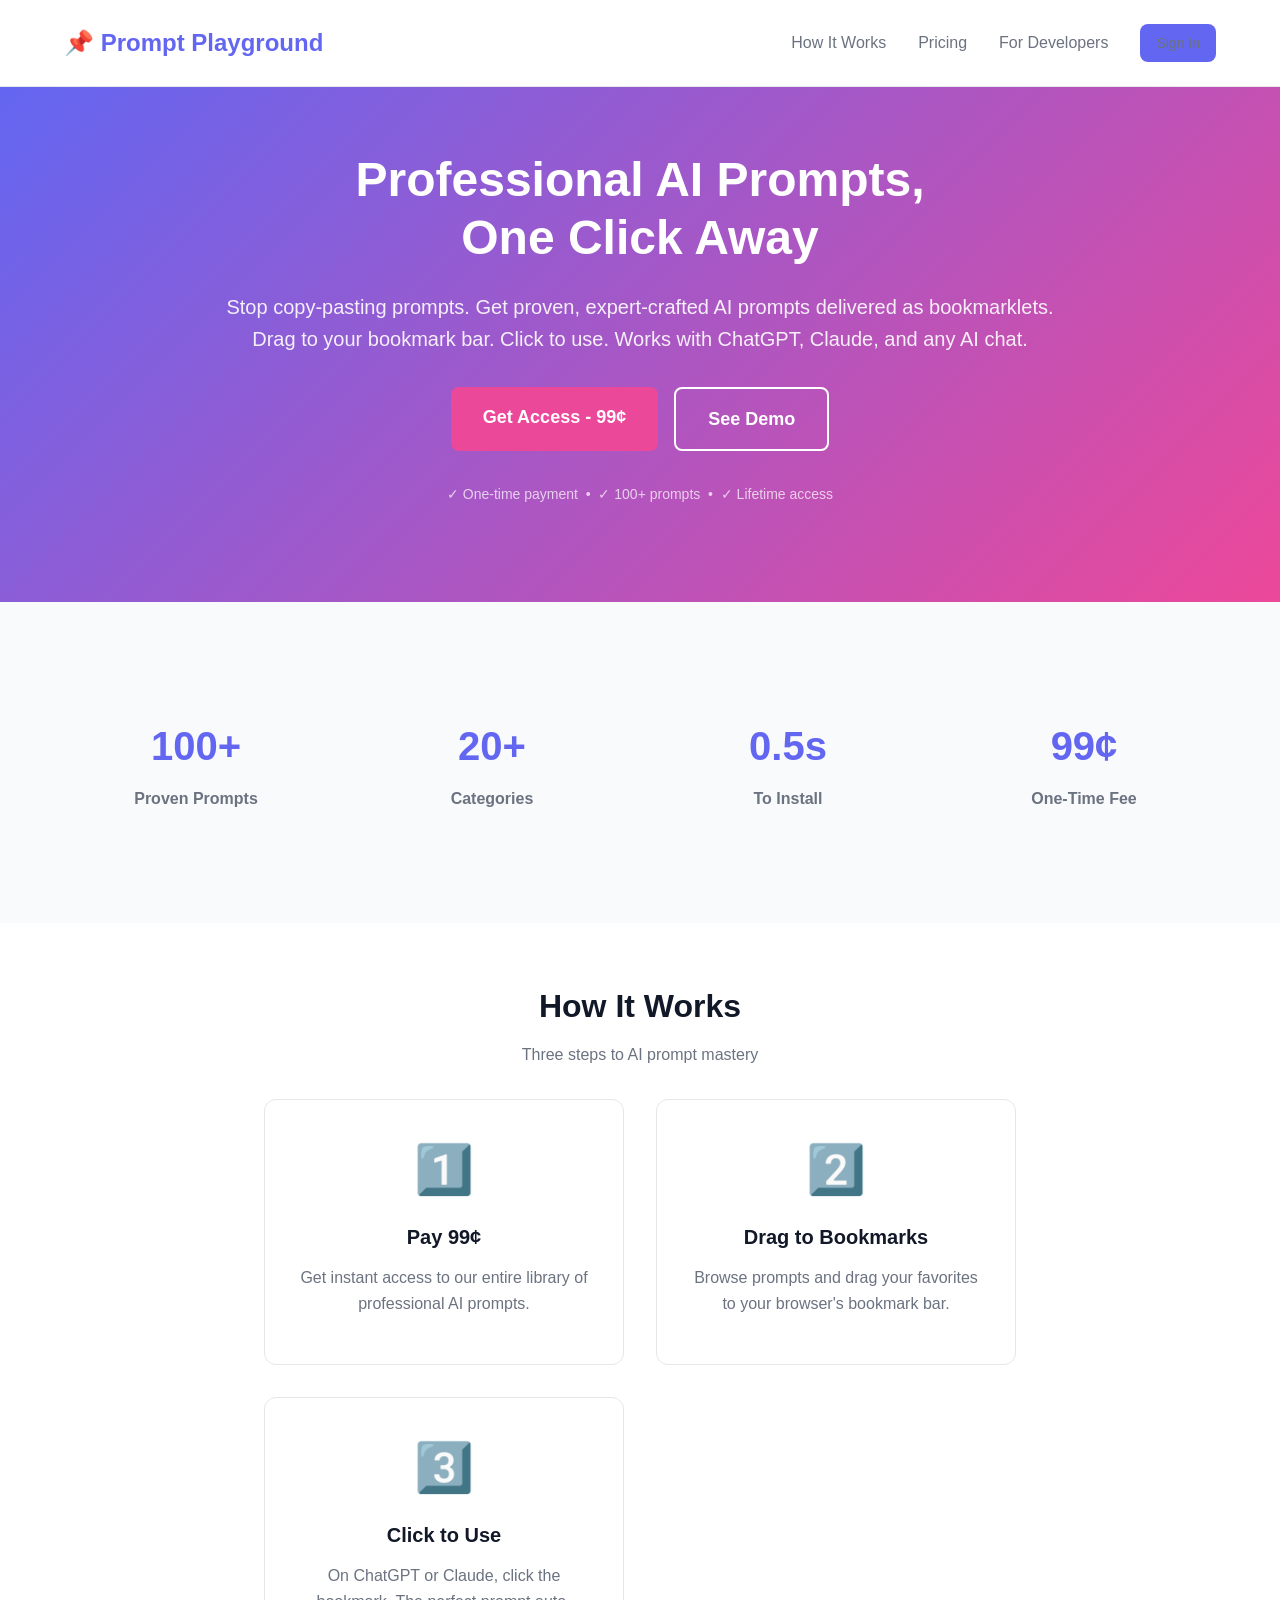
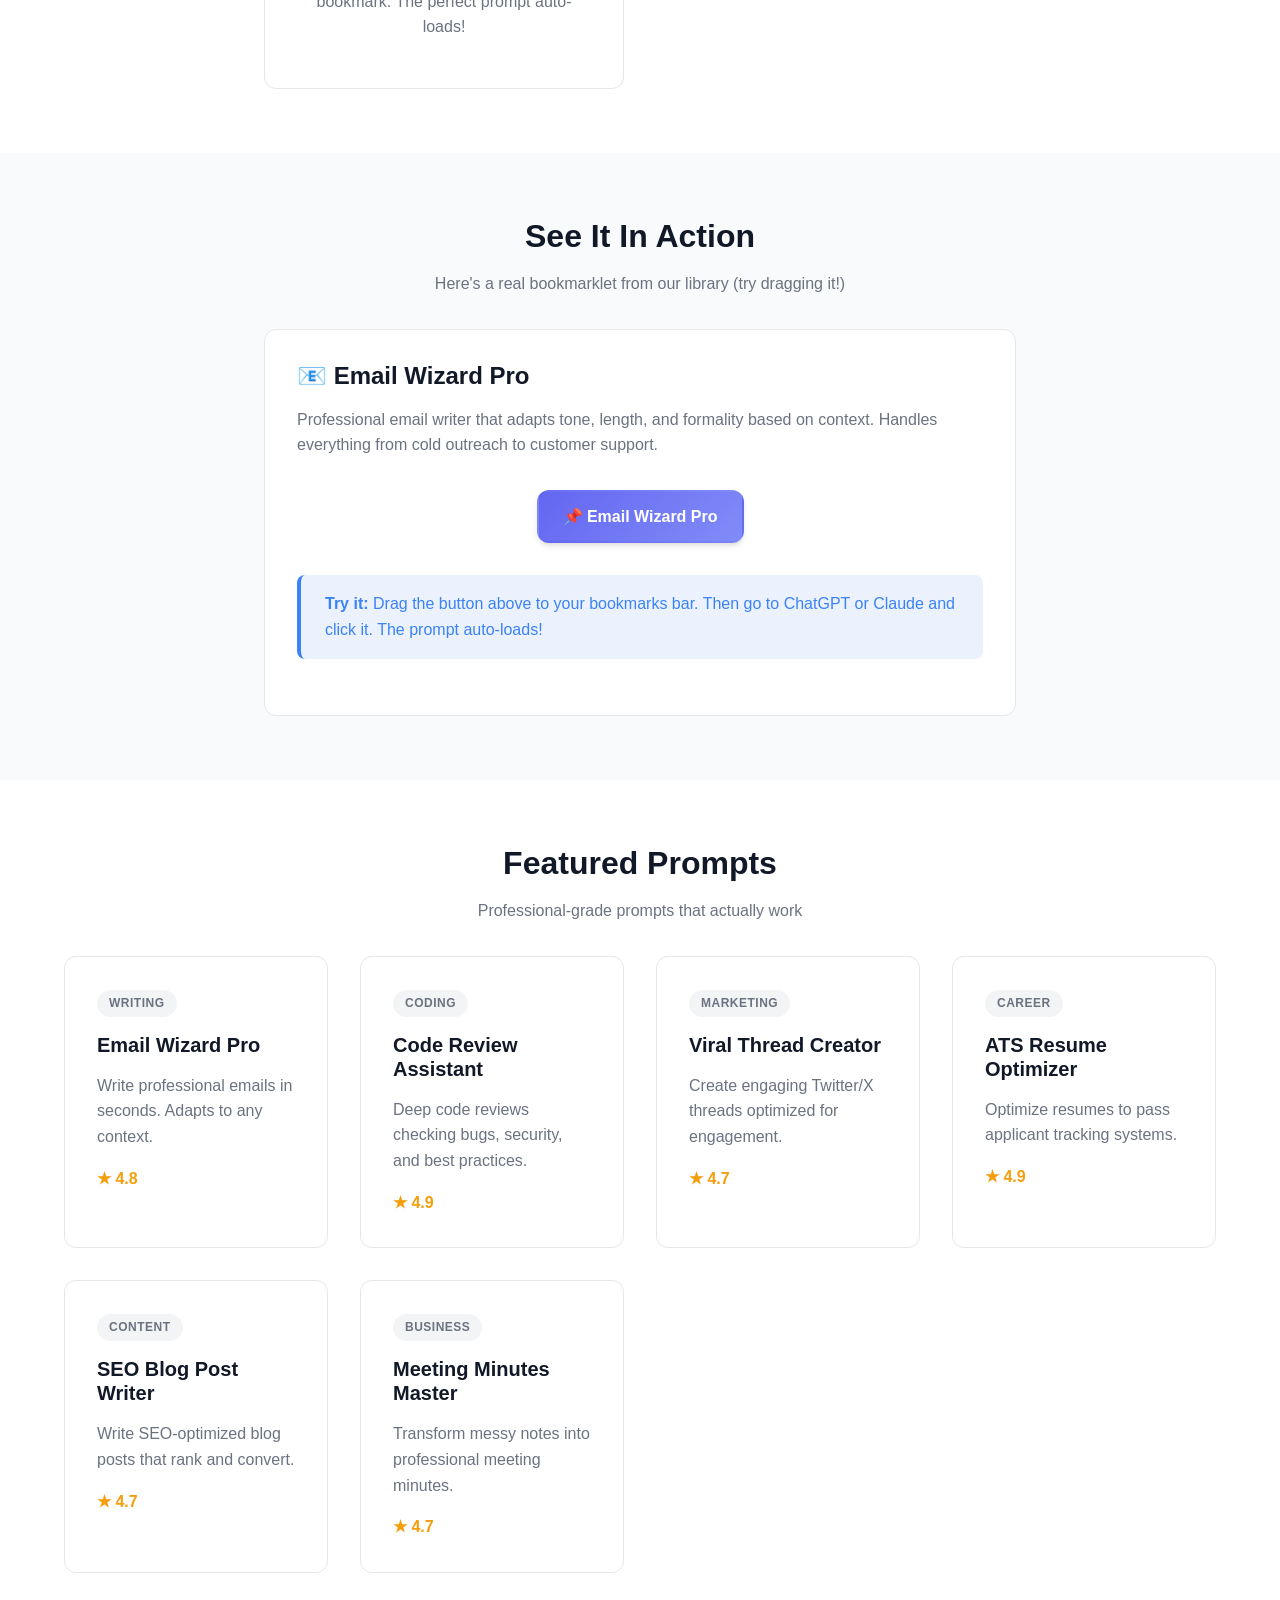
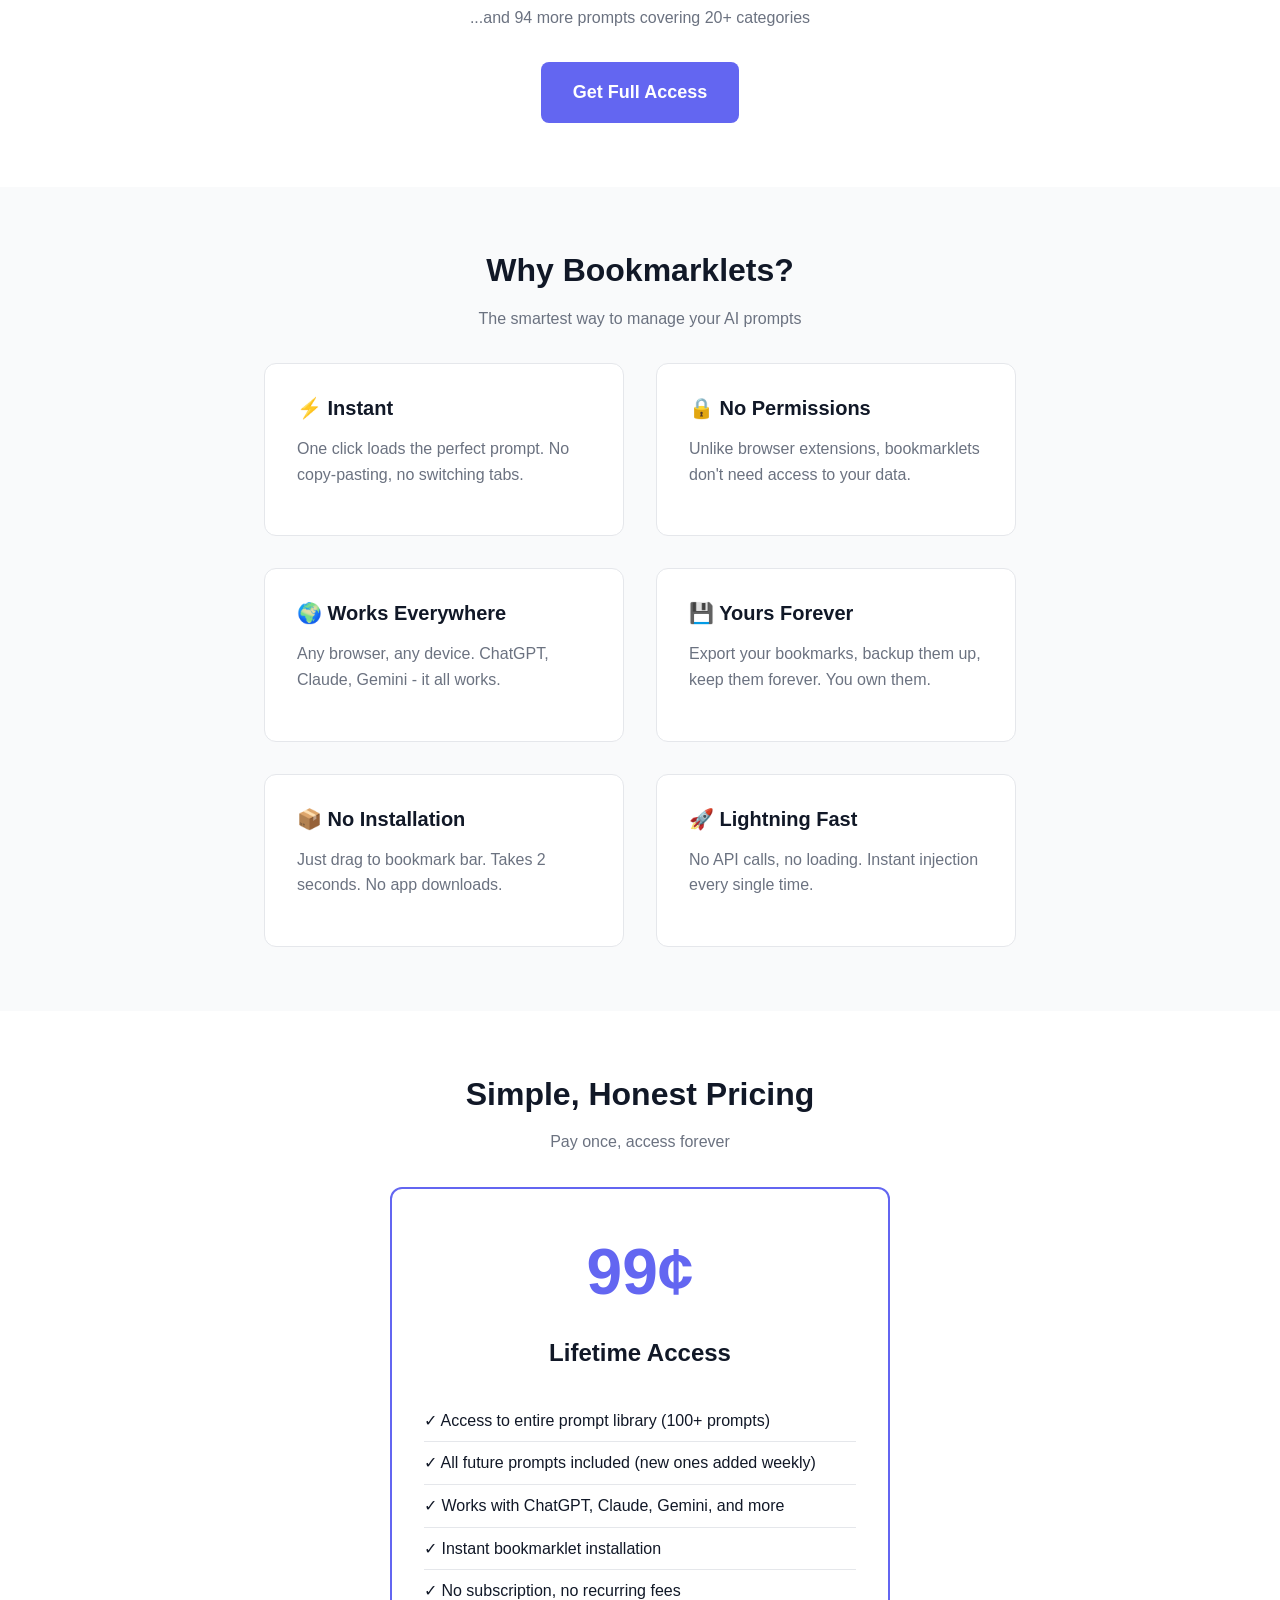
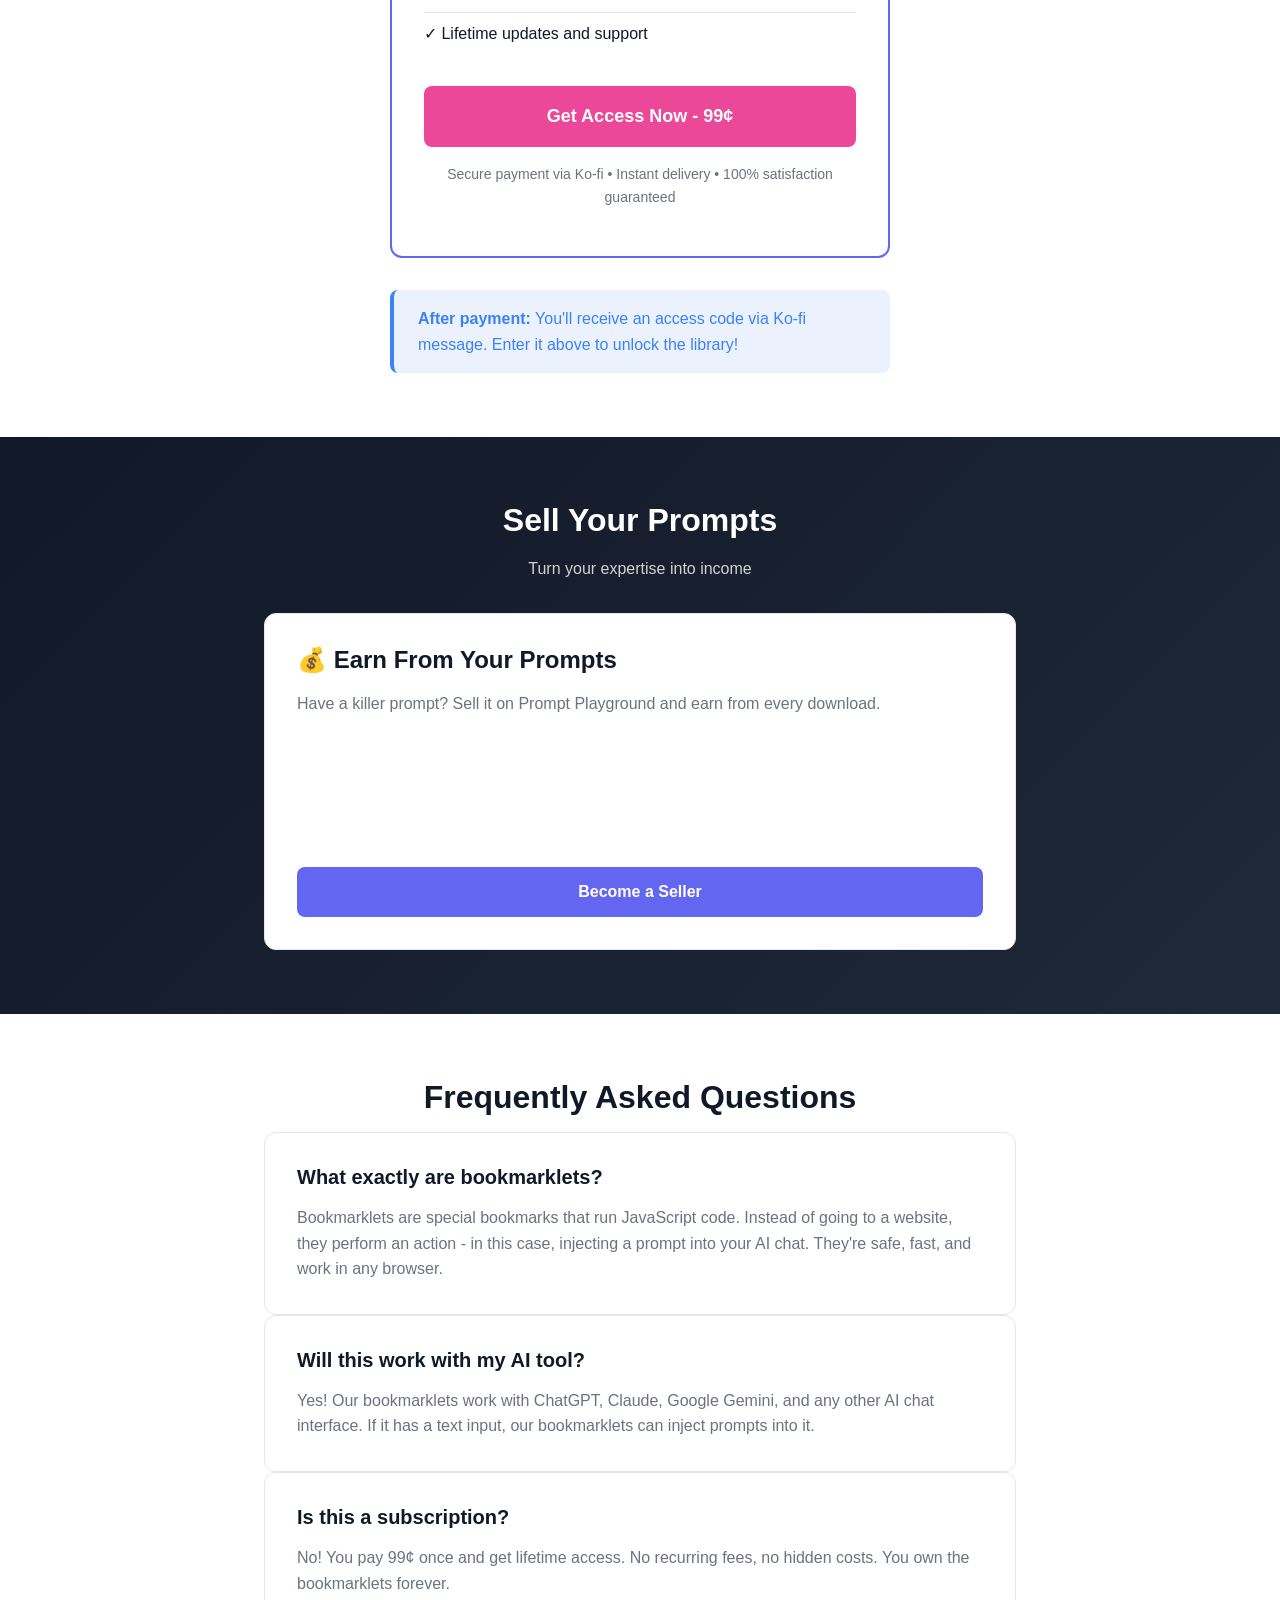
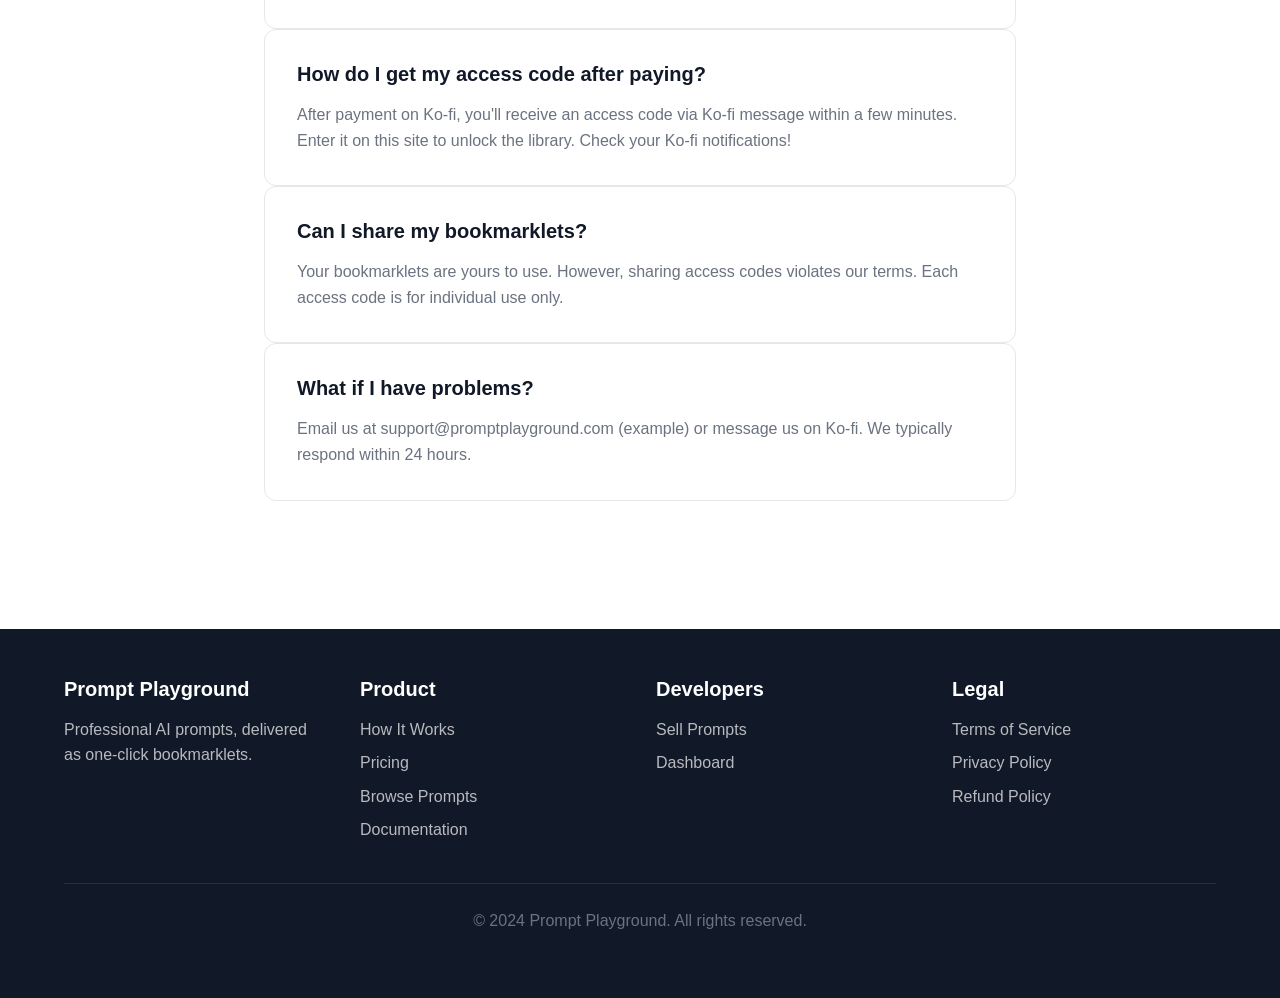
==== index.html @ 68d4da16 "Initial clean import into promptplaygrounds-v2" ====
<!DOCTYPE html>
<html lang="en">
<head>
  <meta charset="UTF-8">
  <meta name="viewport" content="width=device-width, initial-scale=1.0, maximum-scale=5.0, viewport-fit=cover">
  <title>Prompt Playground - AI Prompts as One-Click Bookmarklets</title>

  <!-- PWA Meta Tags -->
  <meta name="theme-color" content="#6366F1">
  <meta name="apple-mobile-web-app-capable" content="yes">
  <meta name="apple-mobile-web-app-status-bar-style" content="black-translucent">
  <link rel="manifest" href="manifest.json">
  <meta name="description" content="Browse 100+ proven AI prompts delivered as one-click bookmarklets. Works with ChatGPT, Claude, and any AI chat. Access for just 99¢.">

  <link rel="stylesheet" href="assets/css/style.css">

  <!-- Open Graph -->
  <meta property="og:title" content="Prompt Playground - AI Prompts as Bookmarklets">
  <meta property="og:description" content="Professional AI prompts, one-click away. 99¢ gets you lifetime access.">
  <meta property="og:type" content="website">

  <!-- Favicon (emoji as temp) -->
  <link rel="icon" href="data:image/svg+xml,<svg xmlns=%22http://www.w3.org/2000/svg%22 viewBox=%220 0 100 100%22><text y=%22.9em%22 font-size=%2290%22>📌</text></svg>">
</head>
<body>

  <!-- NAVIGATION -->
  <nav class="navbar">
    <div class="container">
      <a href="index.html" class="navbar-brand">
        📌 Prompt Playground
      </a>

      <ul class="navbar-nav">
        <li><a href="#how-it-works">How It Works</a></li>
        <li><a href="#pricing">Pricing</a></li>
        <li><a href="developer.html">For Developers</a></li>
        <li><a href="#" onclick="AuthSystem.showAccessGate(); return false;" class="btn btn-primary btn-sm">Sign In</a></li>
      </ul>
    </div>
  </nav>

  <!-- HERO SECTION -->
  <section class="hero">
    <div class="container">
      <h1>Professional AI Prompts,<br/>One Click Away</h1>
      <p>
        Stop copy-pasting prompts. Get proven, expert-crafted AI prompts delivered as bookmarklets.<br/>
        Drag to your bookmark bar. Click to use. Works with ChatGPT, Claude, and any AI chat.
      </p>

      <div style="display: flex; gap: 1rem; justify-content: center; flex-wrap: wrap; margin-top: 2rem;">
        <a href="#pricing" class="btn btn-secondary btn-lg">
          Get Access - 99¢
        </a>
        <a href="#demo" class="btn btn-outline btn-lg" style="color: white; border-color: white;">
          See Demo
        </a>
      </div>

      <p style="margin-top: 2rem; font-size: 0.875rem; opacity: 0.8;">
        ✓ One-time payment &nbsp;•&nbsp; ✓ 100+ prompts &nbsp;•&nbsp; ✓ Lifetime access
      </p>
    </div>
  </section>

  <!-- STATS -->
  <section style="background: var(--bg-secondary); padding: 2rem 0;">
    <div class="container">
      <div class="stats">
        <div class="stat-card">
          <div class="stat-number">100+</div>
          <div class="stat-label">Proven Prompts</div>
        </div>
        <div class="stat-card">
          <div class="stat-number">20+</div>
          <div class="stat-label">Categories</div>
        </div>
        <div class="stat-card">
          <div class="stat-number">0.5s</div>
          <div class="stat-label">To Install</div>
        </div>
        <div class="stat-card">
          <div class="stat-number">99¢</div>
          <div class="stat-label">One-Time Fee</div>
        </div>
      </div>
    </div>
  </section>

  <!-- HOW IT WORKS -->
  <section id="how-it-works">
    <div class="container-narrow">
      <h2 class="text-center">How It Works</h2>
      <p class="text-center text-secondary mb-xl">
        Three steps to AI prompt mastery
      </p>

      <div class="grid grid-3">
        <div class="card text-center">
          <div style="font-size: 3rem; margin-bottom: 1rem;">1️⃣</div>
          <h4>Pay 99¢</h4>
          <p>Get instant access to our entire library of professional AI prompts.</p>
        </div>

        <div class="card text-center">
          <div style="font-size: 3rem; margin-bottom: 1rem;">2️⃣</div>
          <h4>Drag to Bookmarks</h4>
          <p>Browse prompts and drag your favorites to your browser's bookmark bar.</p>
        </div>

        <div class="card text-center">
          <div style="font-size: 3rem; margin-bottom: 1rem;">3️⃣</div>
          <h4>Click to Use</h4>
          <p>On ChatGPT or Claude, click the bookmark. The perfect prompt auto-loads!</p>
        </div>
      </div>
    </div>
  </section>

  <!-- DEMO -->
  <section id="demo" style="background: var(--bg-secondary);">
    <div class="container-narrow">
      <h2 class="text-center">See It In Action</h2>
      <p class="text-center text-secondary mb-xl">
        Here's a real bookmarklet from our library (try dragging it!)
      </p>

      <div class="card">
        <h3>📧 Email Wizard Pro</h3>
        <p class="text-secondary">
          Professional email writer that adapts tone, length, and formality based on context.
          Handles everything from cold outreach to customer support.
        </p>

        <div style="text-align: center; margin: 2rem 0;">
          <a
            href="javascript:(function()%7Bconst%20prompt%3D'You%20are%20an%20expert%20email%20communication%20specialist.%20Analyze%20the%20user%5C's%20brief%20notes%20and%20context%2C%20then%20write%20a%20professional%2C%20well-structured%20email.%20User%5C's%20notes%3A'%3Bconst%20textarea%3Ddocument.querySelector('textarea')%7C%7Cdocument.querySelector('%5Bcontenteditable%3D%22true%22%5D')%3Bif(textarea)%7Bif(textarea.tagName%3D%3D%3D'TEXTAREA')%7Btextarea.value%3Dprompt%3Btextarea.dispatchEvent(new%20Event('input'%2C%7Bbubbles%3Atrue%7D))%7Delse%7Btextarea.textContent%3Dprompt%3Btextarea.dispatchEvent(new%20Event('input'%2C%7Bbubbles%3Atrue%7D))%7D%7D%7D)()%3B"
            class="bookmarklet-button"
            onclick="event.preventDefault(); alert('To install: Drag this button to your bookmarks bar!\n\nTo use: Click the bookmark when you\'re on ChatGPT or Claude.');"
          >
            📌 Email Wizard Pro
          </a>
        </div>

        <div class="alert alert-info">
          <strong>Try it:</strong> Drag the button above to your bookmarks bar. Then go to ChatGPT
          or Claude and click it. The prompt auto-loads!
        </div>
      </div>
    </div>
  </section>

  <!-- FEATURED PROMPTS -->
  <section>
    <div class="container">
      <h2 class="text-center">Featured Prompts</h2>
      <p class="text-center text-secondary mb-xl">
        Professional-grade prompts that actually work
      </p>

      <div class="grid grid-3">
        <div class="card">
          <span class="badge badge-secondary mb-md">Writing</span>
          <h4>Email Wizard Pro</h4>
          <p class="text-secondary">Write professional emails in seconds. Adapts to any context.</p>
          <div class="rating">★ 4.8</div>
        </div>

        <div class="card">
          <span class="badge badge-secondary mb-md">Coding</span>
          <h4>Code Review Assistant</h4>
          <p class="text-secondary">Deep code reviews checking bugs, security, and best practices.</p>
          <div class="rating">★ 4.9</div>
        </div>

        <div class="card">
          <span class="badge badge-secondary mb-md">Marketing</span>
          <h4>Viral Thread Creator</h4>
          <p class="text-secondary">Create engaging Twitter/X threads optimized for engagement.</p>
          <div class="rating">★ 4.7</div>
        </div>

        <div class="card">
          <span class="badge badge-secondary mb-md">Career</span>
          <h4>ATS Resume Optimizer</h4>
          <p class="text-secondary">Optimize resumes to pass applicant tracking systems.</p>
          <div class="rating">★ 4.9</div>
        </div>

        <div class="card">
          <span class="badge badge-secondary mb-md">Content</span>
          <h4>SEO Blog Post Writer</h4>
          <p class="text-secondary">Write SEO-optimized blog posts that rank and convert.</p>
          <div class="rating">★ 4.7</div>
        </div>

        <div class="card">
          <span class="badge badge-secondary mb-md">Business</span>
          <h4>Meeting Minutes Master</h4>
          <p class="text-secondary">Transform messy notes into professional meeting minutes.</p>
          <div class="rating">★ 4.7</div>
        </div>
      </div>

      <div class="text-center mt-xl">
        <p class="text-secondary">...and 94 more prompts covering 20+ categories</p>
        <a href="#pricing" class="btn btn-primary btn-lg mt-md">
          Get Full Access
        </a>
      </div>
    </div>
  </section>

  <!-- WHY BOOKMARKLETS -->
  <section style="background: var(--bg-secondary);">
    <div class="container-narrow">
      <h2 class="text-center">Why Bookmarklets?</h2>
      <p class="text-center text-secondary mb-xl">
        The smartest way to manage your AI prompts
      </p>

      <div class="grid grid-2">
        <div class="card">
          <h4>⚡ Instant</h4>
          <p class="text-secondary">One click loads the perfect prompt. No copy-pasting, no switching tabs.</p>
        </div>

        <div class="card">
          <h4>🔒 No Permissions</h4>
          <p class="text-secondary">Unlike browser extensions, bookmarklets don't need access to your data.</p>
        </div>

        <div class="card">
          <h4>🌍 Works Everywhere</h4>
          <p class="text-secondary">Any browser, any device. ChatGPT, Claude, Gemini - it all works.</p>
        </div>

        <div class="card">
          <h4>💾 Yours Forever</h4>
          <p class="text-secondary">Export your bookmarks, backup them up, keep them forever. You own them.</p>
        </div>

        <div class="card">
          <h4>📦 No Installation</h4>
          <p class="text-secondary">Just drag to bookmark bar. Takes 2 seconds. No app downloads.</p>
        </div>

        <div class="card">
          <h4>🚀 Lightning Fast</h4>
          <p class="text-secondary">No API calls, no loading. Instant injection every single time.</p>
        </div>
      </div>
    </div>
  </section>

  <!-- PRICING -->
  <section id="pricing">
    <div class="container-narrow">
      <h2 class="text-center">Simple, Honest Pricing</h2>
      <p class="text-center text-secondary mb-xl">
        Pay once, access forever
      </p>

      <div class="card" style="max-width: 500px; margin: 0 auto; text-align: center; border: 2px solid var(--primary);">
        <div style="font-size: 4rem; font-weight: 700; color: var(--primary); margin-bottom: 1rem;">
          99¢
        </div>

        <h3 style="margin-bottom: 1rem;">Lifetime Access</h3>

        <ul style="text-align: left; margin: 2rem 0; list-style: none; padding: 0;">
          <li style="padding: 0.5rem 0; border-bottom: 1px solid var(--border-color);">
            ✓ Access to entire prompt library (100+ prompts)
          </li>
          <li style="padding: 0.5rem 0; border-bottom: 1px solid var(--border-color);">
            ✓ All future prompts included (new ones added weekly)
          </li>
          <li style="padding: 0.5rem 0; border-bottom: 1px solid var(--border-color);">
            ✓ Works with ChatGPT, Claude, Gemini, and more
          </li>
          <li style="padding: 0.5rem 0; border-bottom: 1px solid var(--border-color);">
            ✓ Instant bookmarklet installation
          </li>
          <li style="padding: 0.5rem 0; border-bottom: 1px solid var(--border-color);">
            ✓ No subscription, no recurring fees
          </li>
          <li style="padding: 0.5rem 0;">
            ✓ Lifetime updates and support
          </li>
        </ul>

        <a href="https://ko-fi.com/YOUR_KOFI_USERNAME" target="_blank" class="btn btn-secondary btn-lg btn-block" style="margin-top: 2rem;">
          Get Access Now - 99¢
        </a>

        <p class="text-secondary" style="font-size: 0.875rem; margin-top: 1rem;">
          Secure payment via Ko-fi • Instant delivery • 100% satisfaction guaranteed
        </p>
      </div>

      <div class="alert alert-info mt-xl" style="max-width: 500px; margin: 2rem auto 0;">
        <strong>After payment:</strong> You'll receive an access code via Ko-fi message.
        Enter it above to unlock the library!
      </div>
    </div>
  </section>

  <!-- FOR DEVELOPERS -->
  <section style="background: linear-gradient(135deg, var(--bg-dark) 0%, #1f2937 100%); color: white;">
    <div class="container-narrow">
      <h2 class="text-center" style="color: white;">Sell Your Prompts</h2>
      <p class="text-center mb-xl" style="color: rgba(255,255,255,0.8);">
        Turn your expertise into income
      </p>

      <div class="card">
        <h3>💰 Earn From Your Prompts</h3>
        <p class="text-secondary">
          Have a killer prompt? Sell it on Prompt Playground and earn from every download.
        </p>

        <ul style="margin: 1.5rem 0;">
          <li>Set your own price ($2-$20)</li>
          <li>Keep 80% of every sale</li>
          <li>Reach thousands of users</li>
          <li>Simple submission process</li>
        </ul>

        <a href="developer.html" class="btn btn-primary btn-block">
          Become a Seller
        </a>
      </div>
    </div>
  </section>

  <!-- FAQ -->
  <section>
    <div class="container-narrow">
      <h2 class="text-center">Frequently Asked Questions</h2>

      <div class="card">
        <h4>What exactly are bookmarklets?</h4>
        <p class="text-secondary mb-0">
          Bookmarklets are special bookmarks that run JavaScript code. Instead of going to a website,
          they perform an action - in this case, injecting a prompt into your AI chat. They're safe,
          fast, and work in any browser.
        </p>
      </div>

      <div class="card">
        <h4>Will this work with my AI tool?</h4>
        <p class="text-secondary mb-0">
          Yes! Our bookmarklets work with ChatGPT, Claude, Google Gemini, and any other AI chat
          interface. If it has a text input, our bookmarklets can inject prompts into it.
        </p>
      </div>

      <div class="card">
        <h4>Is this a subscription?</h4>
        <p class="text-secondary mb-0">
          No! You pay 99¢ once and get lifetime access. No recurring fees, no hidden costs.
          You own the bookmarklets forever.
        </p>
      </div>

      <div class="card">
        <h4>How do I get my access code after paying?</h4>
        <p class="text-secondary mb-0">
          After payment on Ko-fi, you'll receive an access code via Ko-fi message within a few minutes.
          Enter it on this site to unlock the library. Check your Ko-fi notifications!
        </p>
      </div>

      <div class="card">
        <h4>Can I share my bookmarklets?</h4>
        <p class="text-secondary mb-0">
          Your bookmarklets are yours to use. However, sharing access codes violates our terms.
          Each access code is for individual use only.
        </p>
      </div>

      <div class="card">
        <h4>What if I have problems?</h4>
        <p class="text-secondary mb-0">
          Email us at support@promptplayground.com (example) or message us on Ko-fi.
          We typically respond within 24 hours.
        </p>
      </div>
    </div>
  </section>

  <!-- FOOTER -->
  <footer class="footer">
    <div class="container">
      <div class="footer-content">
        <div class="footer-section">
          <h4>Prompt Playground</h4>
          <p>Professional AI prompts, delivered as one-click bookmarklets.</p>
        </div>

        <div class="footer-section">
          <h4>Product</h4>
          <a href="#how-it-works">How It Works</a>
          <a href="#pricing">Pricing</a>
          <a href="hub.html">Browse Prompts</a>
          <a href="how-it-works.html">Documentation</a>
        </div>

        <div class="footer-section">
          <h4>Developers</h4>
          <a href="developer.html">Sell Prompts</a>
          <a href="developer-dashboard.html">Dashboard</a>
        </div>

        <div class="footer-section">
          <h4>Legal</h4>
          <a href="#">Terms of Service</a>
          <a href="#">Privacy Policy</a>
          <a href="#">Refund Policy</a>
        </div>
      </div>

      <div class="footer-bottom">
        <p>&copy; 2024 Prompt Playground. All rights reserved.</p>
      </div>
    </div>
  </footer>

  <!-- Scripts -->
  <script src="assets/js/auth.js"></script>
  <script src="assets/js/bookmarklets.js"></script>
  <script src="assets/js/mobile.js"></script>

  <script>
    // Smooth scroll for anchor links
    document.querySelectorAll('a[href^="#"]').forEach(anchor => {
      anchor.addEventListener('click', function (e) {
        const href = this.getAttribute('href');
        if (href !== '#' && document.querySelector(href)) {
          e.preventDefault();
          document.querySelector(href).scrollIntoView({
            behavior: 'smooth'
          });
        }
      });
    });
  </script>

</body>
</html>
---- assets/css/style.css ----
/* ==========================================
   PROMPT PLAYGROUND - MAIN STYLESHEET
   ========================================== */

/* === CSS VARIABLES === */
:root {
  /* Colors */
  --primary: #6366f1;
  --primary-dark: #4f46e5;
  --primary-light: #818cf8;
  --secondary: #ec4899;
  --secondary-dark: #db2777;

  --success: #10b981;
  --warning: #f59e0b;
  --danger: #ef4444;
  --info: #3b82f6;

  --bg-main: #ffffff;
  --bg-secondary: #f9fafb;
  --bg-tertiary: #f3f4f6;
  --bg-dark: #111827;

  --text-primary: #111827;
  --text-secondary: #6b7280;
  --text-tertiary: #9ca3af;
  --text-inverse: #ffffff;

  --border-color: #e5e7eb;
  --border-dark: #d1d5db;

  /* Spacing */
  --space-xs: 0.25rem;
  --space-sm: 0.5rem;
  --space-md: 1rem;
  --space-lg: 1.5rem;
  --space-xl: 2rem;
  --space-2xl: 3rem;
  --space-3xl: 4rem;

  /* Typography */
  --font-sans: -apple-system, BlinkMacSystemFont, 'Segoe UI', Roboto, 'Helvetica Neue', Arial, sans-serif;
  --font-mono: 'SF Mono', Monaco, 'Cascadia Code', 'Roboto Mono', Consolas, 'Courier New', monospace;

  /* Shadows */
  --shadow-sm: 0 1px 2px 0 rgba(0, 0, 0, 0.05);
  --shadow-md: 0 4px 6px -1px rgba(0, 0, 0, 0.1), 0 2px 4px -1px rgba(0, 0, 0, 0.06);
  --shadow-lg: 0 10px 15px -3px rgba(0, 0, 0, 0.1), 0 4px 6px -2px rgba(0, 0, 0, 0.05);
  --shadow-xl: 0 20px 25px -5px rgba(0, 0, 0, 0.1), 0 10px 10px -5px rgba(0, 0, 0, 0.04);

  /* Border Radius */
  --radius-sm: 0.25rem;
  --radius-md: 0.5rem;
  --radius-lg: 0.75rem;
  --radius-xl: 1rem;
  --radius-full: 9999px;

  /* Transitions */
  --transition-fast: 150ms cubic-bezier(0.4, 0, 0.2, 1);
  --transition-base: 250ms cubic-bezier(0.4, 0, 0.2, 1);
  --transition-slow: 350ms cubic-bezier(0.4, 0, 0.2, 1);
}

/* === RESET & BASE === */
* {
  margin: 0;
  padding: 0;
  box-sizing: border-box;
}

html {
  font-size: 16px;
  scroll-behavior: smooth;
}

body {
  font-family: var(--font-sans);
  color: var(--text-primary);
  background: var(--bg-main);
  line-height: 1.6;
  -webkit-font-smoothing: antialiased;
  -moz-osx-font-smoothing: grayscale;
}

/* === TYPOGRAPHY === */
h1, h2, h3, h4, h5, h6 {
  font-weight: 700;
  line-height: 1.2;
  margin-bottom: var(--space-md);
  color: var(--text-primary);
}

h1 { font-size: 2.5rem; }
h2 { font-size: 2rem; }
h3 { font-size: 1.5rem; }
h4 { font-size: 1.25rem; }
h5 { font-size: 1.125rem; }
h6 { font-size: 1rem; }

p {
  margin-bottom: var(--space-md);
  color: var(--text-secondary);
}

a {
  color: var(--primary);
  text-decoration: none;
  transition: color var(--transition-fast);
}

a:hover {
  color: var(--primary-dark);
}

code {
  font-family: var(--font-mono);
  font-size: 0.875rem;
  padding: 0.125rem 0.25rem;
  background: var(--bg-tertiary);
  border-radius: var(--radius-sm);
}

/* === LAYOUT === */
.container {
  max-width: 1200px;
  margin: 0 auto;
  padding: 0 var(--space-lg);
}

.container-wide {
  max-width: 1400px;
  margin: 0 auto;
  padding: 0 var(--space-lg);
}

.container-narrow {
  max-width: 800px;
  margin: 0 auto;
  padding: 0 var(--space-lg);
}

section {
  padding: var(--space-3xl) 0;
}

/* === NAVIGATION === */
.navbar {
  background: var(--bg-main);
  border-bottom: 1px solid var(--border-color);
  padding: var(--space-lg) 0;
  position: sticky;
  top: 0;
  z-index: 100;
  backdrop-filter: blur(10px);
  background: rgba(255, 255, 255, 0.95);
}

.navbar .container {
  display: flex;
  justify-content: space-between;
  align-items: center;
  position: relative;
}

.navbar-brand {
  font-size: 1.5rem;
  font-weight: 700;
  color: var(--primary);
  display: flex;
  align-items: center;
  gap: var(--space-sm);
  z-index: 1001;
}

.navbar-nav {
  display: flex;
  gap: var(--space-xl);
  list-style: none;
  align-items: center;
}

.navbar-nav a {
  color: var(--text-secondary);
  font-weight: 500;
  transition: color var(--transition-fast);
}

.navbar-nav a:hover {
  color: var(--primary);
}

/* === BUTTONS === */
.btn {
  display: inline-block;
  padding: 0.75rem 1.5rem;
  font-size: 1rem;
  font-weight: 600;
  text-align: center;
  border: none;
  border-radius: var(--radius-md);
  cursor: pointer;
  transition: all var(--transition-fast);
  text-decoration: none;
  font-family: var(--font-sans);
}

.btn:disabled {
  opacity: 0.5;
  cursor: not-allowed;
}

.btn-primary {
  background: var(--primary);
  color: var(--text-inverse);
}

.btn-primary:hover:not(:disabled) {
  background: var(--primary-dark);
  color: var(--text-inverse);
  transform: translateY(-1px);
  box-shadow: var(--shadow-md);
}

.btn-secondary {
  background: var(--secondary);
  color: var(--text-inverse);
}

.btn-secondary:hover:not(:disabled) {
  background: var(--secondary-dark);
  color: var(--text-inverse);
  transform: translateY(-1px);
}

.btn-outline {
  background: transparent;
  color: var(--primary);
  border: 2px solid var(--primary);
}

.btn-outline:hover:not(:disabled) {
  background: var(--primary);
  color: var(--text-inverse);
}

.btn-lg {
  padding: 1rem 2rem;
  font-size: 1.125rem;
}

.btn-sm {
  padding: 0.5rem 1rem;
  font-size: 0.875rem;
}

.btn-block {
  display: block;
  width: 100%;
}

/* === CARDS === */
.card {
  background: var(--bg-main);
  border: 1px solid var(--border-color);
  border-radius: var(--radius-lg);
  padding: var(--space-xl);
  transition: all var(--transition-base);
}

.card:hover {
  box-shadow: var(--shadow-lg);
  transform: translateY(-2px);
}

.card-header {
  margin-bottom: var(--space-lg);
  padding-bottom: var(--space-md);
  border-bottom: 1px solid var(--border-color);
}

.card-title {
  margin-bottom: var(--space-sm);
  font-size: 1.25rem;
}

.card-body {
  margin-bottom: var(--space-lg);
}

.card-footer {
  margin-top: var(--space-lg);
  padding-top: var(--space-md);
  border-top: 1px solid var(--border-color);
  display: flex;
  justify-content: space-between;
  align-items: center;
}

/* === GRID === */
.grid {
  display: grid;
  gap: var(--space-xl);
}

.grid-2 {
  grid-template-columns: repeat(auto-fit, minmax(300px, 1fr));
}

.grid-3 {
  grid-template-columns: repeat(auto-fit, minmax(250px, 1fr));
}

.grid-4 {
  grid-template-columns: repeat(auto-fit, minmax(200px, 1fr));
}

/* === BADGES === */
.badge {
  display: inline-block;
  padding: 0.25rem 0.75rem;
  font-size: 0.75rem;
  font-weight: 600;
  border-radius: var(--radius-full);
  text-transform: uppercase;
  letter-spacing: 0.5px;
}

.badge-primary {
  background: var(--primary);
  color: var(--text-inverse);
}

.badge-success {
  background: var(--success);
  color: var(--text-inverse);
}

.badge-warning {
  background: var(--warning);
  color: var(--text-inverse);
}

.badge-secondary {
  background: var(--bg-tertiary);
  color: var(--text-secondary);
}

/* === FORMS === */
.form-group {
  margin-bottom: var(--space-lg);
}

.form-label {
  display: block;
  margin-bottom: var(--space-sm);
  font-weight: 600;
  color: var(--text-primary);
}

.form-input,
.form-textarea,
.form-select {
  width: 100%;
  padding: 0.75rem 1rem;
  font-size: 1rem;
  font-family: var(--font-sans);
  border: 1px solid var(--border-color);
  border-radius: var(--radius-md);
  background: var(--bg-main);
  color: var(--text-primary);
  transition: border-color var(--transition-fast), box-shadow var(--transition-fast);
}

.form-input:focus,
.form-textarea:focus,
.form-select:focus {
  outline: none;
  border-color: var(--primary);
  box-shadow: 0 0 0 3px rgba(99, 102, 241, 0.1);
}

.form-textarea {
  min-height: 120px;
  resize: vertical;
}

.form-help {
  margin-top: var(--space-xs);
  font-size: 0.875rem;
  color: var(--text-tertiary);
}

/* === HERO SECTION === */
.hero {
  background: linear-gradient(135deg, var(--primary) 0%, var(--secondary) 100%);
  color: var(--text-inverse);
  padding: var(--space-3xl) 0;
  text-align: center;
}

.hero h1 {
  color: var(--text-inverse);
  font-size: 3rem;
  margin-bottom: var(--space-lg);
}

.hero p {
  color: rgba(255, 255, 255, 0.9);
  font-size: 1.25rem;
  margin-bottom: var(--space-xl);
}

/* === PROMPT CARD === */
.prompt-card {
  background: var(--bg-main);
  border: 1px solid var(--border-color);
  border-radius: var(--radius-lg);
  padding: var(--space-xl);
  transition: all var(--transition-base);
  cursor: pointer;
  height: 100%;
  display: flex;
  flex-direction: column;
}

.prompt-card:hover {
  box-shadow: var(--shadow-xl);
  transform: translateY(-4px);
  border-color: var(--primary);
}

.prompt-card-header {
  display: flex;
  justify-content: space-between;
  align-items: start;
  margin-bottom: var(--space-md);
}

.prompt-card-title {
  font-size: 1.25rem;
  margin-bottom: var(--space-xs);
  color: var(--text-primary);
}

.prompt-card-price {
  font-size: 1.5rem;
  font-weight: 700;
  color: var(--primary);
}

.prompt-card-meta {
  display: flex;
  gap: var(--space-md);
  margin-bottom: var(--space-md);
  font-size: 0.875rem;
  color: var(--text-tertiary);
}

.prompt-card-description {
  flex-grow: 1;
  margin-bottom: var(--space-lg);
  color: var(--text-secondary);
}

.prompt-card-tags {
  display: flex;
  flex-wrap: wrap;
  gap: var(--space-sm);
  margin-bottom: var(--space-lg);
}

.prompt-card-footer {
  display: flex;
  justify-content: space-between;
  align-items: center;
  padding-top: var(--space-md);
  border-top: 1px solid var(--border-color);
}

.rating {
  display: flex;
  align-items: center;
  gap: var(--space-xs);
  color: var(--warning);
  font-weight: 600;
}

/* === FILTERS === */
.filter-bar {
  background: var(--bg-secondary);
  padding: var(--space-lg);
  border-radius: var(--radius-lg);
  margin-bottom: var(--space-xl);
}

.filter-group {
  display: flex;
  gap: var(--space-md);
  flex-wrap: wrap;
  align-items: center;
}

.filter-btn {
  padding: 0.5rem 1rem;
  border: 1px solid var(--border-color);
  background: var(--bg-main);
  border-radius: var(--radius-md);
  cursor: pointer;
  transition: all var(--transition-fast);
  font-family: var(--font-sans);
  font-size: 0.875rem;
}

.filter-btn:hover,
.filter-btn.active {
  background: var(--primary);
  color: var(--text-inverse);
  border-color: var(--primary);
}

/* === STATS === */
.stats {
  display: grid;
  grid-template-columns: repeat(auto-fit, minmax(200px, 1fr));
  gap: var(--space-xl);
  margin: var(--space-2xl) 0;
}

.stat-card {
  text-align: center;
  padding: var(--space-xl);
  background: var(--bg-secondary);
  border-radius: var(--radius-lg);
}

.stat-number {
  font-size: 2.5rem;
  font-weight: 700;
  color: var(--primary);
  margin-bottom: var(--space-sm);
}

.stat-label {
  color: var(--text-secondary);
  font-weight: 600;
}

/* === FOOTER === */
.footer {
  background: var(--bg-dark);
  color: var(--text-inverse);
  padding: var(--space-2xl) 0;
  margin-top: var(--space-3xl);
}

.footer-content {
  display: grid;
  grid-template-columns: repeat(auto-fit, minmax(200px, 1fr));
  gap: var(--space-xl);
  margin-bottom: var(--space-xl);
}

.footer-section h4 {
  color: var(--text-inverse);
  margin-bottom: var(--space-md);
}

.footer-section p,
.footer-section a {
  color: rgba(255, 255, 255, 0.7);
  display: block;
  margin-bottom: var(--space-sm);
}

.footer-section a:hover {
  color: var(--primary-light);
}

.footer-bottom {
  border-top: 1px solid rgba(255, 255, 255, 0.1);
  padding-top: var(--space-lg);
  text-align: center;
  color: rgba(255, 255, 255, 0.5);
}

/* === ALERT === */
.alert {
  padding: var(--space-md) var(--space-lg);
  border-radius: var(--radius-md);
  margin-bottom: var(--space-lg);
}

.alert-success {
  background: rgba(16, 185, 129, 0.1);
  border-left: 4px solid var(--success);
  color: var(--success);
}

.alert-warning {
  background: rgba(245, 158, 11, 0.1);
  border-left: 4px solid var(--warning);
  color: var(--warning);
}

.alert-info {
  background: rgba(59, 130, 246, 0.1);
  border-left: 4px solid var(--info);
  color: var(--info);
}

/* === MODAL === */
.modal {
  display: none;
  position: fixed;
  top: 0;
  left: 0;
  width: 100%;
  height: 100%;
  background: rgba(0, 0, 0, 0.5);
  z-index: 1000;
  align-items: center;
  justify-content: center;
}

.modal.active {
  display: flex;
}

.modal-content {
  background: var(--bg-main);
  border-radius: var(--radius-xl);
  padding: var(--space-2xl);
  max-width: 600px;
  width: 90%;
  max-height: 90vh;
  overflow-y: auto;
  position: relative;
}

.modal-close {
  position: absolute;
  top: var(--space-lg);
  right: var(--space-lg);
  background: none;
  border: none;
  font-size: 1.5rem;
  cursor: pointer;
  color: var(--text-secondary);
}

/* === UTILITIES === */
.text-center { text-align: center; }
.text-left { text-align: left; }
.text-right { text-align: right; }

.mt-0 { margin-top: 0; }
.mt-sm { margin-top: var(--space-sm); }
.mt-md { margin-top: var(--space-md); }
.mt-lg { margin-top: var(--space-lg); }
.mt-xl { margin-top: var(--space-xl); }

.mb-0 { margin-bottom: 0; }
.mb-sm { margin-bottom: var(--space-sm); }
.mb-md { margin-bottom: var(--space-md); }
.mb-lg { margin-bottom: var(--space-lg); }
.mb-xl { margin-bottom: var(--space-xl); }

.flex { display: flex; }
.flex-column { flex-direction: column; }
.flex-wrap { flex-wrap: wrap; }
.gap-sm { gap: var(--space-sm); }
.gap-md { gap: var(--space-md); }
.gap-lg { gap: var(--space-lg); }

.items-center { align-items: center; }
.justify-center { justify-content: center; }
.justify-between { justify-content: space-between; }

/* === MOBILE NAVIGATION === */
.mobile-menu-toggle {
  display: none;
  flex-direction: column;
  justify-content: space-around;
  width: 28px;
  height: 28px;
  background: transparent;
  border: none;
  cursor: pointer;
  padding: 0;
  z-index: 1001;
  min-width: 44px;
  min-height: 44px;
  align-items: center;
}

.mobile-menu-toggle span {
  width: 24px;
  height: 3px;
  background: var(--primary);
  border-radius: 10px;
  transition: all 0.3s ease;
  transform-origin: 1px;
}

.mobile-menu-toggle.active span:nth-child(1) {
  transform: rotate(45deg);
}

.mobile-menu-toggle.active span:nth-child(2) {
  opacity: 0;
  transform: translateX(20px);
}

.mobile-menu-toggle.active span:nth-child(3) {
  transform: rotate(-45deg);
}

/* Mobile menu overlay */
.mobile-menu-overlay {
  display: none;
  position: fixed;
  top: 0;
  left: 0;
  right: 0;
  bottom: 0;
  background: rgba(0, 0, 0, 0.5);
  z-index: 999;
  opacity: 0;
  transition: opacity 0.3s ease;
}

.mobile-menu-overlay.active {
  opacity: 1;
}

/* === RESPONSIVE === */
@media (max-width: 768px) {
  /* Mobile navigation */
  .mobile-menu-toggle {
    display: flex;
  }

  .navbar-nav {
    position: fixed;
    top: 0;
    right: -100%;
    width: 85%;
    max-width: 350px;
    height: 100vh;
    background: var(--bg-main);
    flex-direction: column;
    padding: 5rem 2rem 2rem;
    box-shadow: -4px 0 20px rgba(0, 0, 0, 0.15);
    transition: right 0.3s ease;
    z-index: 1000;
    overflow-y: auto;
    gap: 0;
  }

  .navbar-nav.active {
    right: 0;
  }

  .navbar-nav li {
    width: 100%;
    border-bottom: 1px solid var(--border-color);
  }

  .navbar-nav a {
    display: flex;
    align-items: center;
    width: 100%;
    min-height: 56px;
    padding: 1rem;
    font-size: 1.125rem;
  }

  .navbar-nav .btn {
    width: 100%;
    justify-content: center;
    margin-top: 1rem;
  }

  .hero h1 {
    font-size: clamp(1.75rem, 8vw, 2.5rem);
    line-height: 1.1;
  }

  .hero p {
    font-size: 1rem;
  }

  .grid-2,
  .grid-3,
  .grid-4 {
    grid-template-columns: 1fr;
  }

  /* Better tablet support */
  @media (min-width: 481px) and (max-width: 768px) {
    .grid-3, .grid-4 {
      grid-template-columns: repeat(2, 1fr);
    }
  }

  section {
    padding: var(--space-2xl) 0;
  }

  /* Full-width CTAs on mobile */
  .btn-lg {
    width: 100%;
    display: block;
    margin: 0.5rem 0;
  }

  /* Larger search on mobile */
  #searchInput {
    font-size: 18px;
    padding: 1.25rem 1.5rem;
    border-radius: 12px;
  }

  /* Touch-friendly filter bar */
  .filter-group {
    overflow-x: auto;
    flex-wrap: nowrap;
    -webkit-overflow-scrolling: touch;
    scroll-snap-type: x proximity;
    padding-bottom: 0.5rem;
  }

  .filter-btn {
    flex-shrink: 0;
    scroll-snap-align: start;
    min-height: 44px;
  }

  /* Stats 2-column on mobile */
  .stats {
    grid-template-columns: repeat(2, 1fr);
  }

  /* Footer condensed */
  .footer-content {
    grid-template-columns: repeat(2, 1fr);
    gap: 2rem 1rem;
  }

  .footer-section h4 {
    font-size: 1rem;
  }

  /* Modal mobile-friendly */
  .modal-content {
    width: 95%;
    margin: 1rem;
    max-height: 90vh;
    overflow-y: auto;
  }

  .modal-close {
    min-width: 44px;
    min-height: 44px;
    font-size: 2rem;
  }
}

/* Extra small screens (iPhone SE, small Android) */
@media (max-width: 375px) {
  .hero h1 {
    font-size: 1.5rem;
  }

  .hero p {
    font-size: 0.9rem;
  }

  .container {
    padding-left: 1rem;
    padding-right: 1rem;
  }

  .card {
    padding: 1rem;
  }

  .btn {
    padding: 0.75rem 1rem;
    font-size: 0.9rem;
  }

  /* Single column for stats on very small screens */
  .stats {
    grid-template-columns: 1fr;
  }

  /* Smaller filter buttons */
  .filter-btn {
    font-size: 0.875rem;
    padding: 0.5rem 1rem;
  }
}

/* Landscape orientation fixes */
@media (max-height: 500px) and (orientation: landscape) {
  .hero {
    padding: 2rem 0;
  }

  .hero h1 {
    font-size: 1.5rem;
    margin-bottom: 0.5rem;
  }

  .hero p {
    font-size: 0.9rem;
  }

  /* Reduce vertical spacing in landscape */
  section {
    padding: var(--space-xl) 0;
  }

  /* Make mobile menu scrollable in landscape */
  .navbar-nav {
    padding: 3rem 2rem 1rem;
  }
}

/* === BOOKMARKLET SPECIFIC === */
.bookmarklet-button {
  display: inline-block;
  padding: 0.75rem 1.5rem;
  background: linear-gradient(135deg, var(--primary), var(--primary-light));
  color: var(--text-inverse);
  border-radius: var(--radius-lg);
  font-weight: 600;
  text-decoration: none;
  cursor: move;
  transition: all var(--transition-base);
  box-shadow: var(--shadow-md);
  border: 2px dashed transparent;
}

.bookmarklet-button:hover {
  transform: scale(1.05);
  box-shadow: var(--shadow-xl);
  border-color: rgba(255, 255, 255, 0.3);
  color: var(--text-inverse);
}

.bookmarklet-instructions {
  background: var(--bg-secondary);
  padding: var(--space-lg);
  border-radius: var(--radius-lg);
  margin: var(--space-xl) 0;
  border-left: 4px solid var(--primary);
}

.bookmarklet-demo {
  background: var(--bg-tertiary);
  padding: var(--space-md);
  border-radius: var(--radius-md);
  font-family: var(--font-mono);
  font-size: 0.875rem;
  overflow-x: auto;
  margin: var(--space-md) 0;
}

/* ========================================
   ACCESSIBILITY
   ======================================== */

/* Screen reader only content */
.sr-only {
  position: absolute;
  width: 1px;
  height: 1px;
  padding: 0;
  margin: -1px;
  overflow: hidden;
  clip: rect(0, 0, 0, 0);
  white-space: nowrap;
  border-width: 0;
}

/* Skip to main content link */
.skip-link {
  position: absolute;
  top: -40px;
  left: 0;
  background: var(--primary);
  color: white;
  padding: 0.5rem 1rem;
  text-decoration: none;
  z-index: 100;
}

.skip-link:focus {
  top: 0;
}

/* Focus visible for keyboard navigation */
*:focus-visible {
  outline: 2px solid var(--primary);
  outline-offset: 2px;
}

/* Reduced motion support */
@media (prefers-reduced-motion: reduce) {
  *,
  *::before,
  *::after {
    animation-duration: 0.01ms !important;
    animation-iteration-count: 1 !important;
    transition-duration: 0.01ms !important;
    scroll-behavior: auto !important;
  }
}

/* === MOBILE OPTIMIZATIONS === */
/* Prevent iOS zoom on inputs */
input, textarea, select {
  font-size: 16px !important;
}

/* Touch-friendly tap highlights */
* {
  -webkit-tap-highlight-color: rgba(99, 102, 241, 0.2);
}

a, button {
  -webkit-tap-highlight-color: rgba(99, 102, 241, 0.3);
}

/* Disable long-press callout on links */
a {
  -webkit-touch-callout: none;
}

/* Momentum scrolling */
body, .modal-content, .navbar-nav {
  -webkit-overflow-scrolling: touch;
}

/* Prevent pull-to-refresh disruption */
body {
  overscroll-behavior-y: contain;
}

/* Touch targets minimum 44px */
@media (hover: none) and (pointer: coarse) {
  .btn, button, a {
    min-height: 44px;
    min-width: 44px;
  }
}

/* Safe area insets for iPhone notch */
:root {
  --safe-area-top: env(safe-area-inset-top);
  --safe-area-bottom: env(safe-area-inset-bottom);
  --safe-area-left: env(safe-area-inset-left);
  --safe-area-right: env(safe-area-inset-right);
}

@media (max-width: 768px) {
  body {
    padding-top: max(0, var(--safe-area-top));
    padding-bottom: max(0, var(--safe-area-bottom));
    padding-left: max(0, var(--safe-area-left));
    padding-right: max(0, var(--safe-area-right));
  }
}

/* Mobile bookmarklet alert */
.mobile-bookmarklet-alert {
  display: none;
  position: fixed;
  bottom: 0;
  left: 0;
  right: 0;
  background: linear-gradient(135deg, var(--primary), var(--primary-dark));
  color: white;
  padding: 1.5rem;
  box-shadow: 0 -4px 20px rgba(0, 0, 0, 0.2);
  z-index: 500;
  animation: slideUp 0.3s ease;
}

@keyframes slideUp {
  from {
    transform: translateY(100%);
  }
  to {
    transform: translateY(0);
  }
}

.mobile-bookmarklet-content {
  max-width: 600px;
  margin: 0 auto;
}

.mobile-bookmarklet-content h4 {
  margin: 0 0 0.5rem;
  color: white;
}

.mobile-bookmarklet-content p {
  margin: 0 0 1rem;
  font-size: 0.875rem;
  opacity: 0.95;
  color: white;
}

.mobile-bookmarklet-actions {
  display: flex;
  gap: 0.5rem;
  flex-wrap: wrap;
}

.mobile-bookmarklet-actions .btn {
  flex: 1;
  min-width: 140px;
}
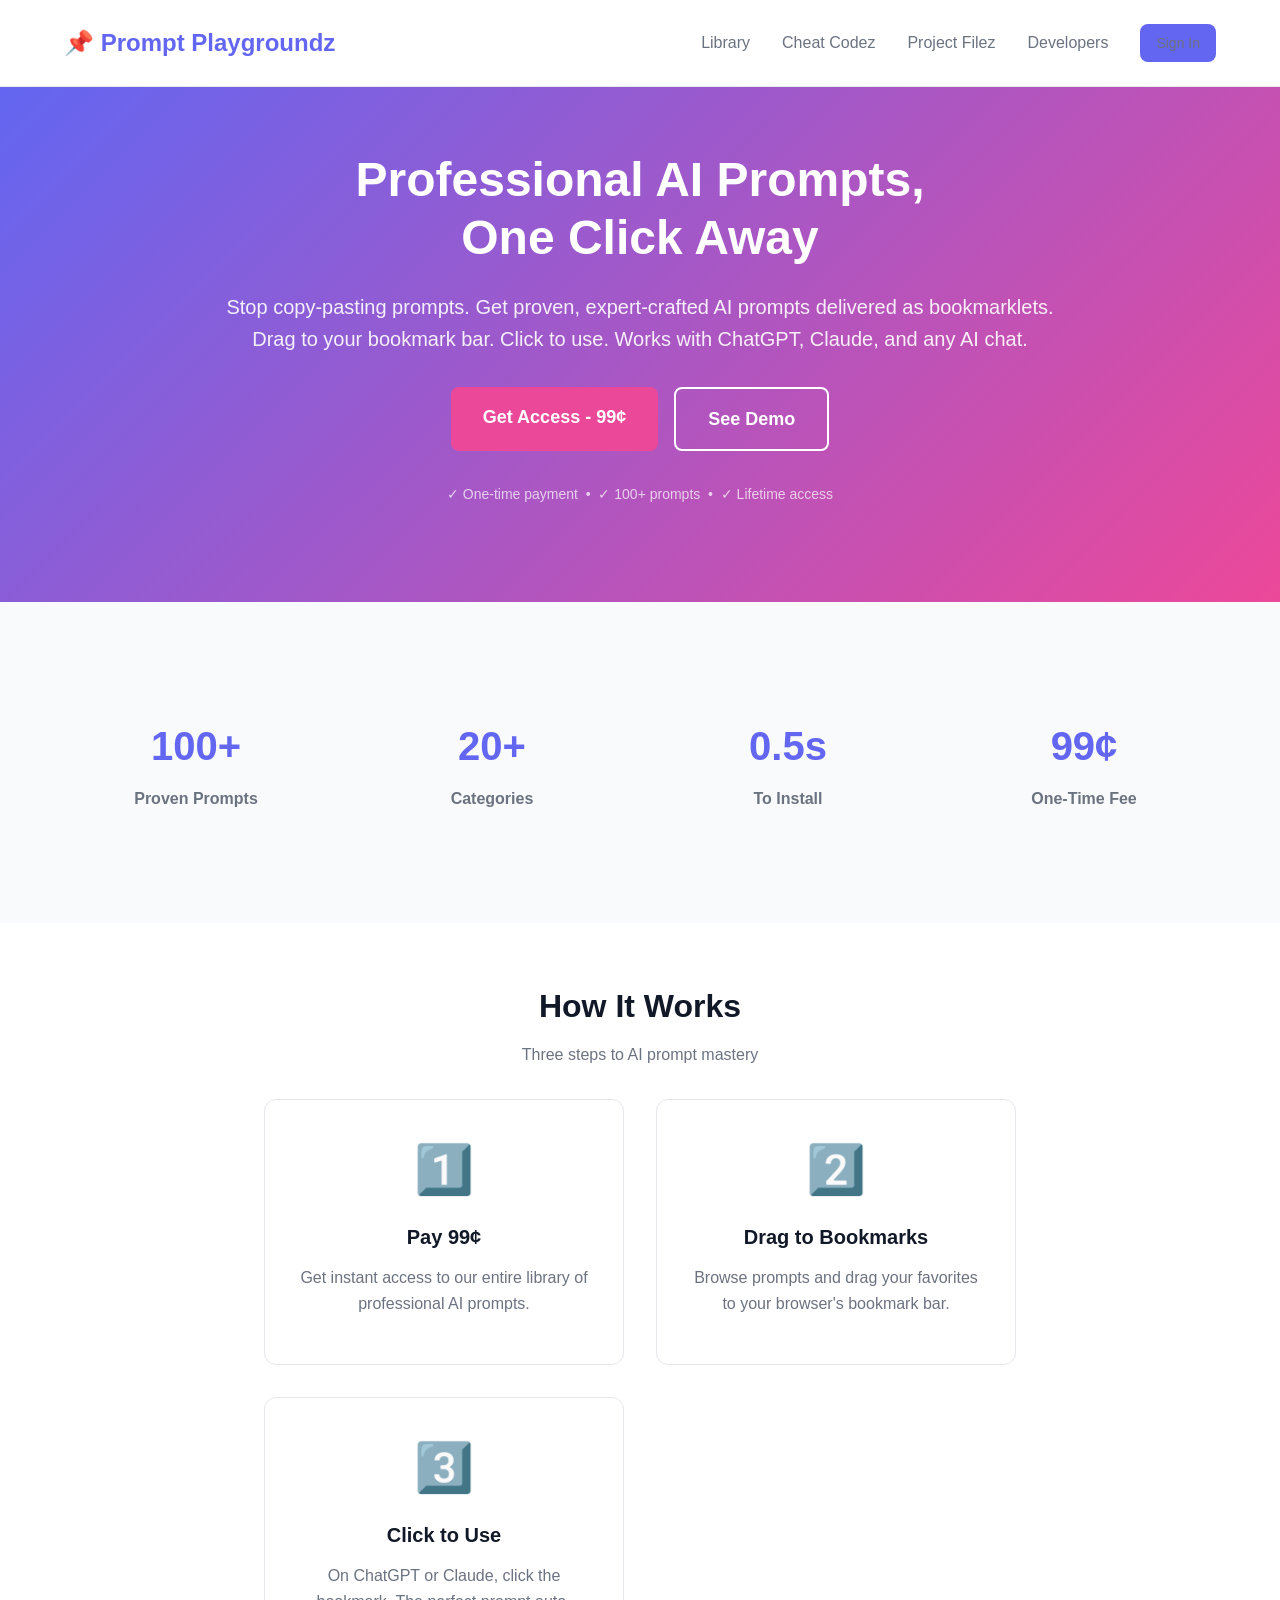
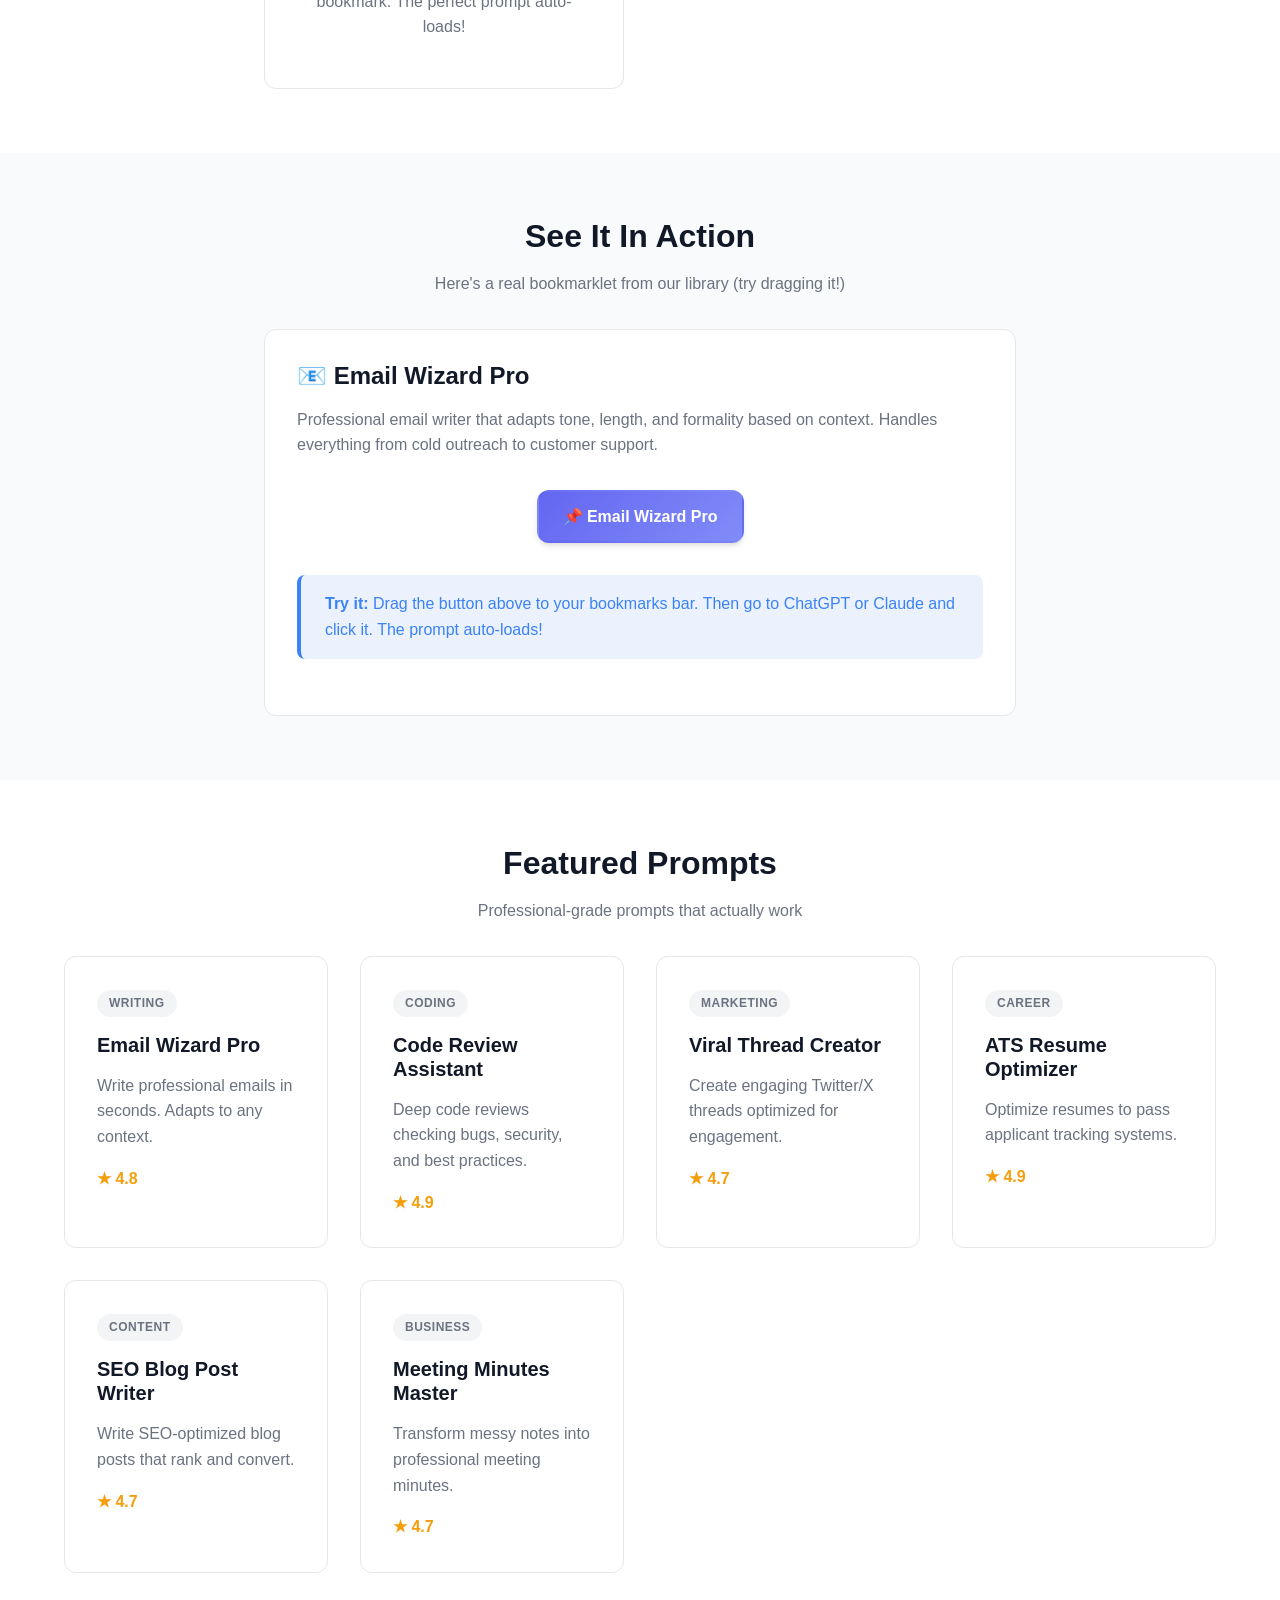
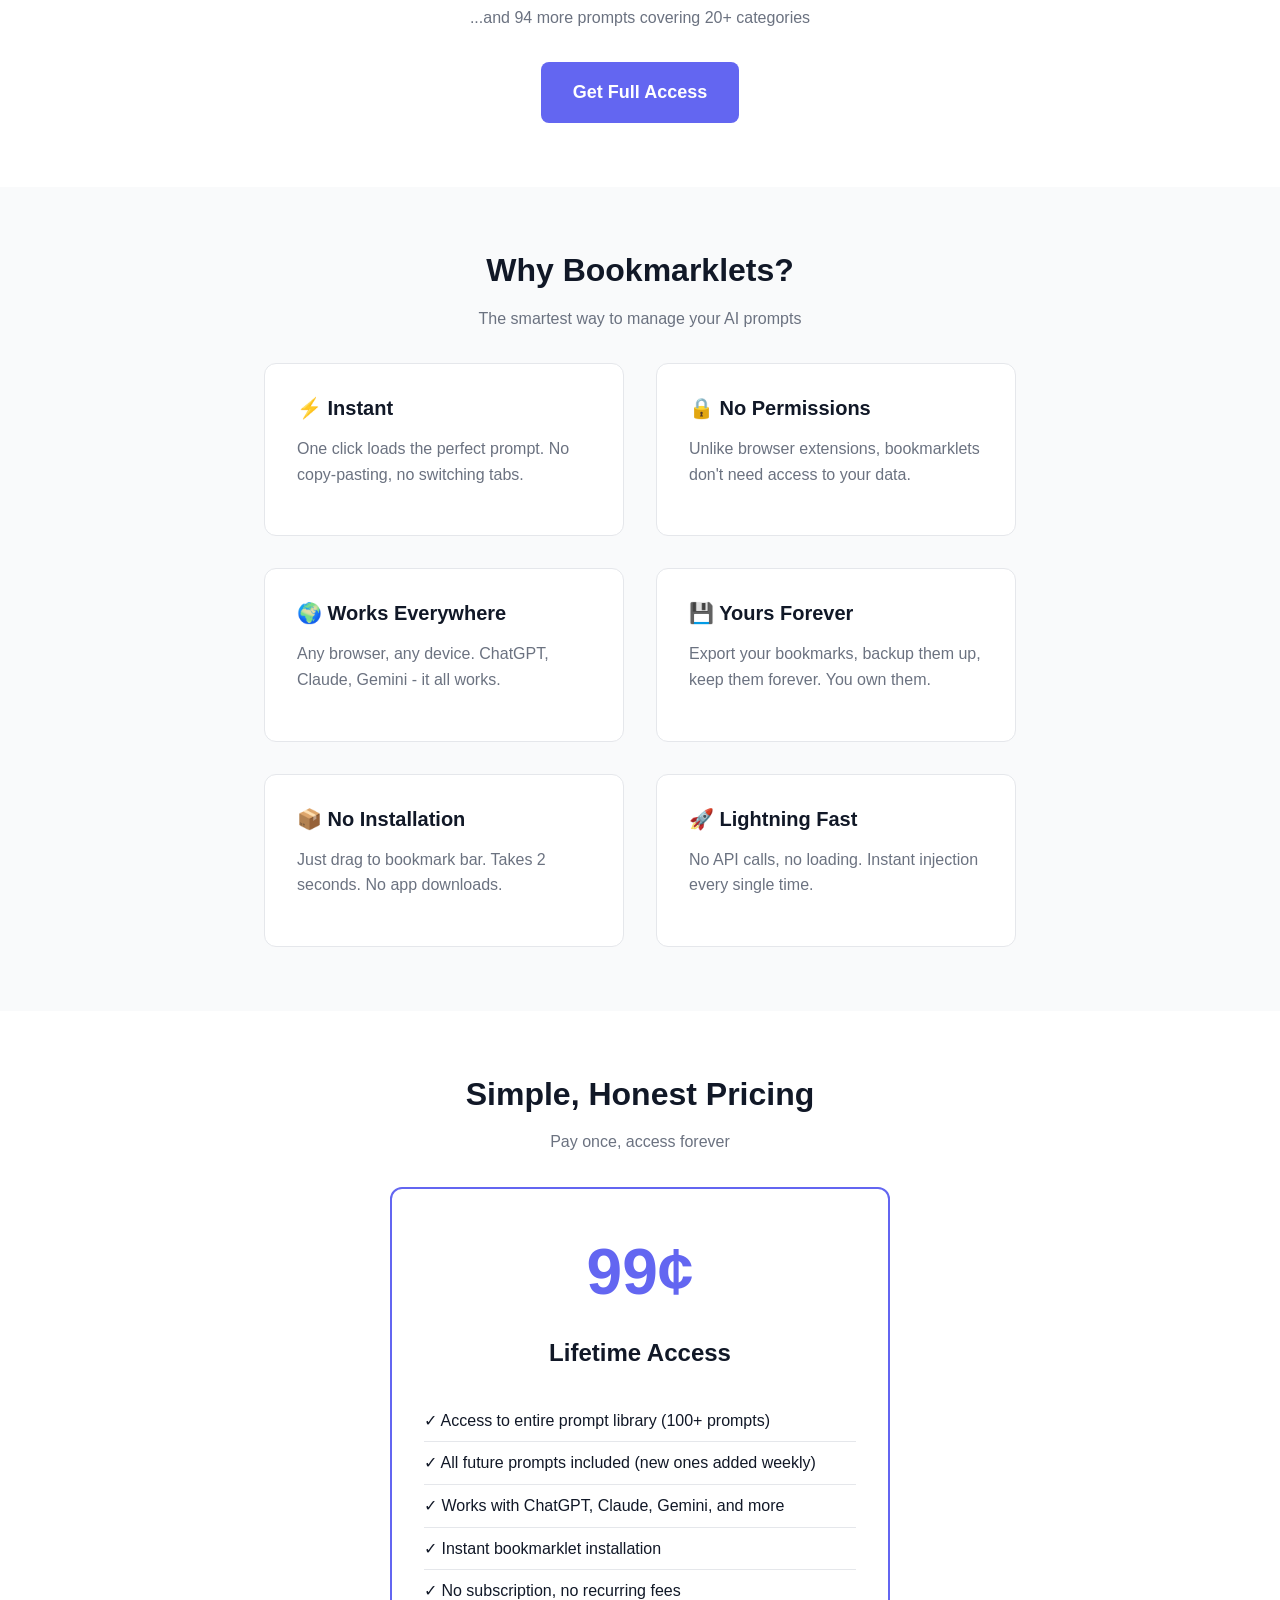
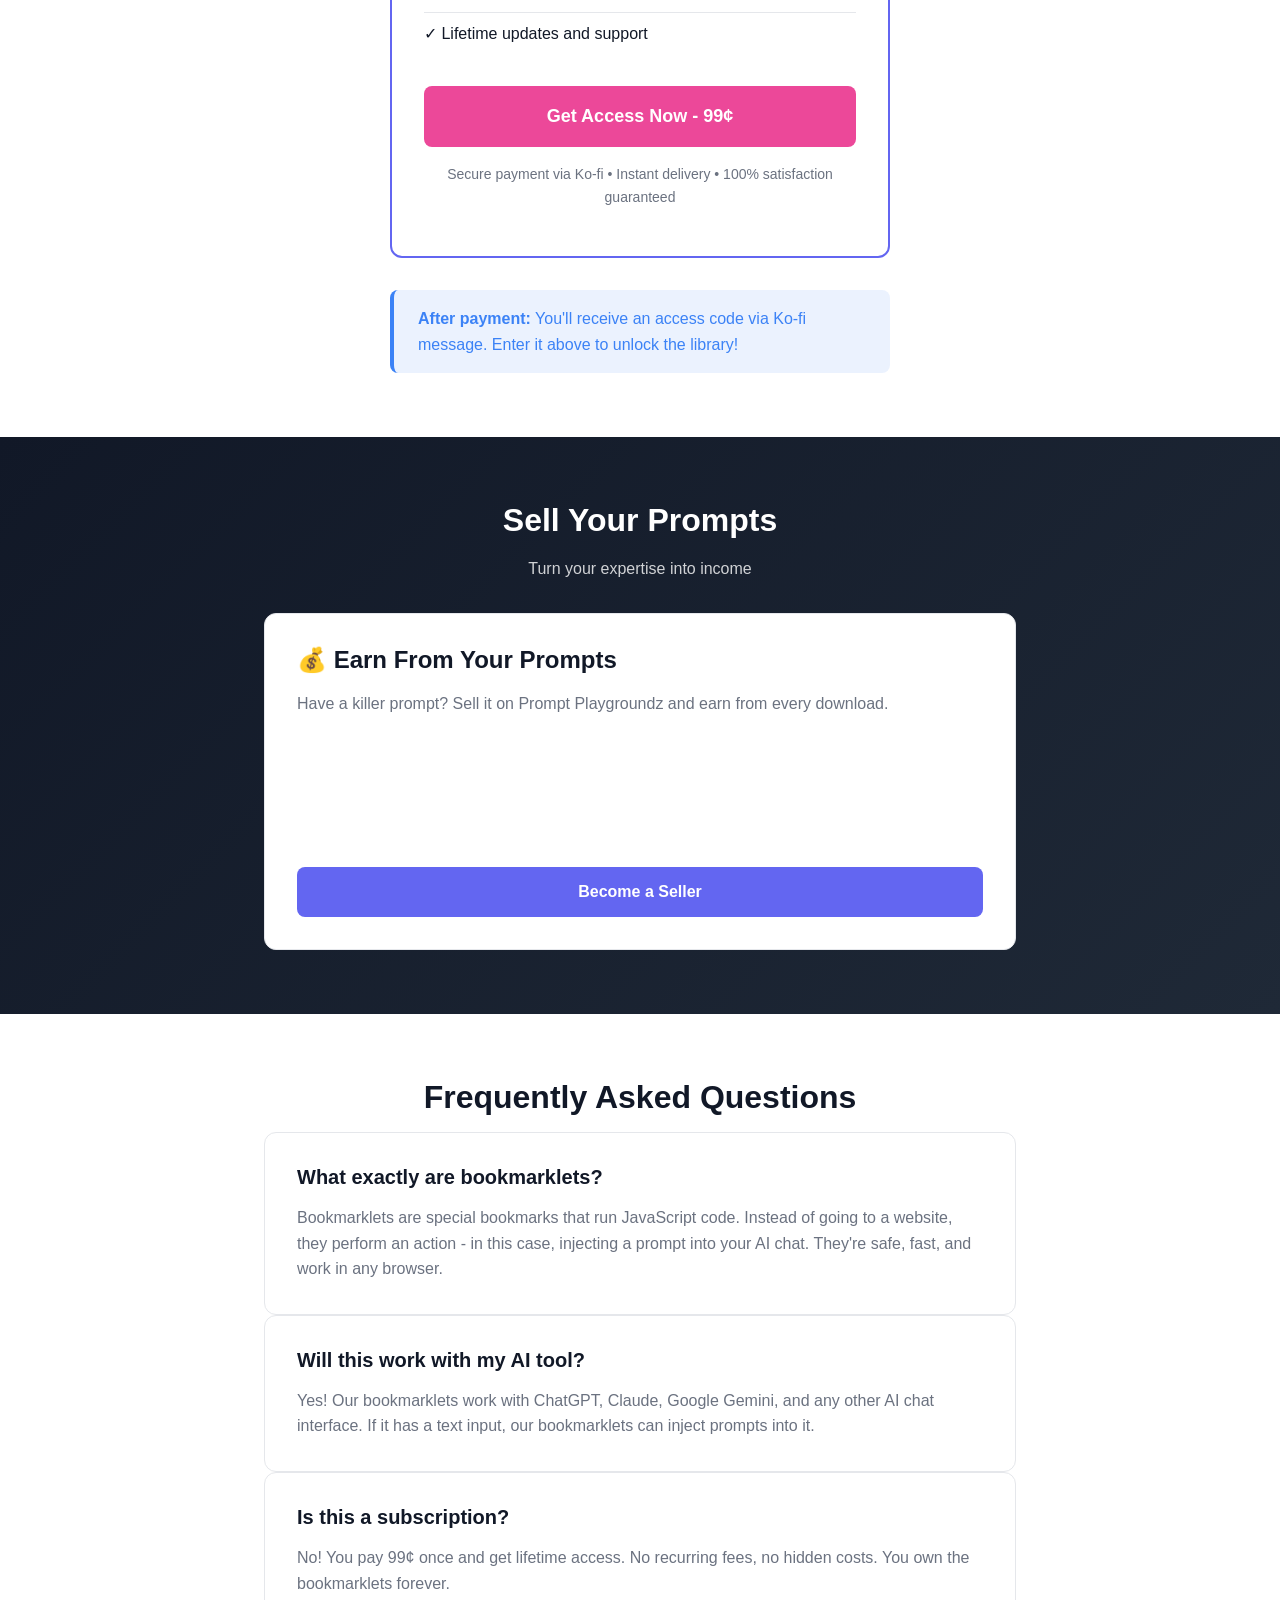
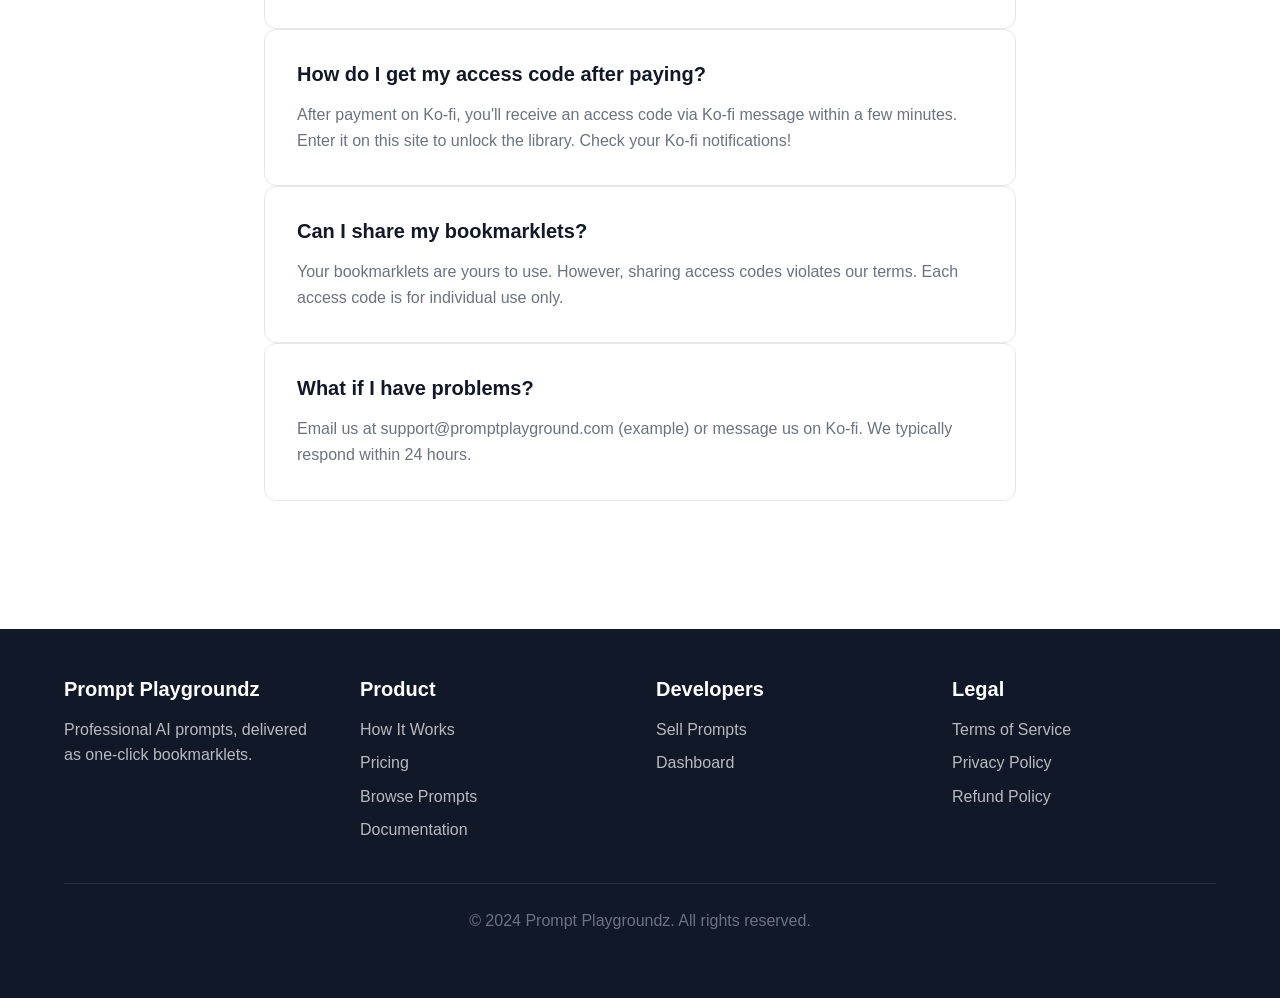
==== commit 04a45d3d: "Add Cheat Codez: AI-powered prompt generator MAJOR NEW FEATURE: Cheat Codez - Complete AI-powered pr" ====
--- a/index.html
+++ b/index.html
@@ -3,7 +3,7 @@
 <head>
   <meta charset="UTF-8">
   <meta name="viewport" content="width=device-width, initial-scale=1.0, maximum-scale=5.0, viewport-fit=cover">
-  <title>Prompt Playground - AI Prompts as One-Click Bookmarklets</title>
+  <title>Prompt Playgroundz - AI Prompts as One-Click Bookmarklets</title>
 
   <!-- PWA Meta Tags -->
   <meta name="theme-color" content="#6366F1">
@@ -15,7 +15,7 @@
   <link rel="stylesheet" href="assets/css/style.css">
 
   <!-- Open Graph -->
-  <meta property="og:title" content="Prompt Playground - AI Prompts as Bookmarklets">
+  <meta property="og:title" content="Prompt Playgroundz - AI Prompts as Bookmarklets">
   <meta property="og:description" content="Professional AI prompts, one-click away. 99¢ gets you lifetime access.">
   <meta property="og:type" content="website">
 
@@ -28,13 +28,14 @@
   <nav class="navbar">
     <div class="container">
       <a href="index.html" class="navbar-brand">
-        📌 Prompt Playground
+        📌 Prompt Playgroundz
       </a>
 
       <ul class="navbar-nav">
-        <li><a href="#how-it-works">How It Works</a></li>
-        <li><a href="#pricing">Pricing</a></li>
-        <li><a href="developer.html">For Developers</a></li>
+        <li><a href="hub.html">Library</a></li>
+        <li><a href="cheat-codez.html">Cheat Codez</a></li>
+        <li><a href="project-filez.html">Project Filez</a></li>
+        <li><a href="developer.html">Developers</a></li>
         <li><a href="#" onclick="AuthSystem.showAccessGate(); return false;" class="btn btn-primary btn-sm">Sign In</a></li>
       </ul>
     </div>
@@ -317,7 +318,7 @@
       <div class="card">
         <h3>💰 Earn From Your Prompts</h3>
         <p class="text-secondary">
-          Have a killer prompt? Sell it on Prompt Playground and earn from every download.
+          Have a killer prompt? Sell it on Prompt Playgroundz and earn from every download.
         </p>
 
         <ul style="margin: 1.5rem 0;">
@@ -395,7 +396,7 @@
     <div class="container">
       <div class="footer-content">
         <div class="footer-section">
-          <h4>Prompt Playground</h4>
+          <h4>Prompt Playgroundz</h4>
           <p>Professional AI prompts, delivered as one-click bookmarklets.</p>
         </div>
 
@@ -422,7 +423,7 @@
       </div>
 
       <div class="footer-bottom">
-        <p>&copy; 2024 Prompt Playground. All rights reserved.</p>
+        <p>&copy; 2024 Prompt Playgroundz. All rights reserved.</p>
       </div>
     </div>
   </footer>
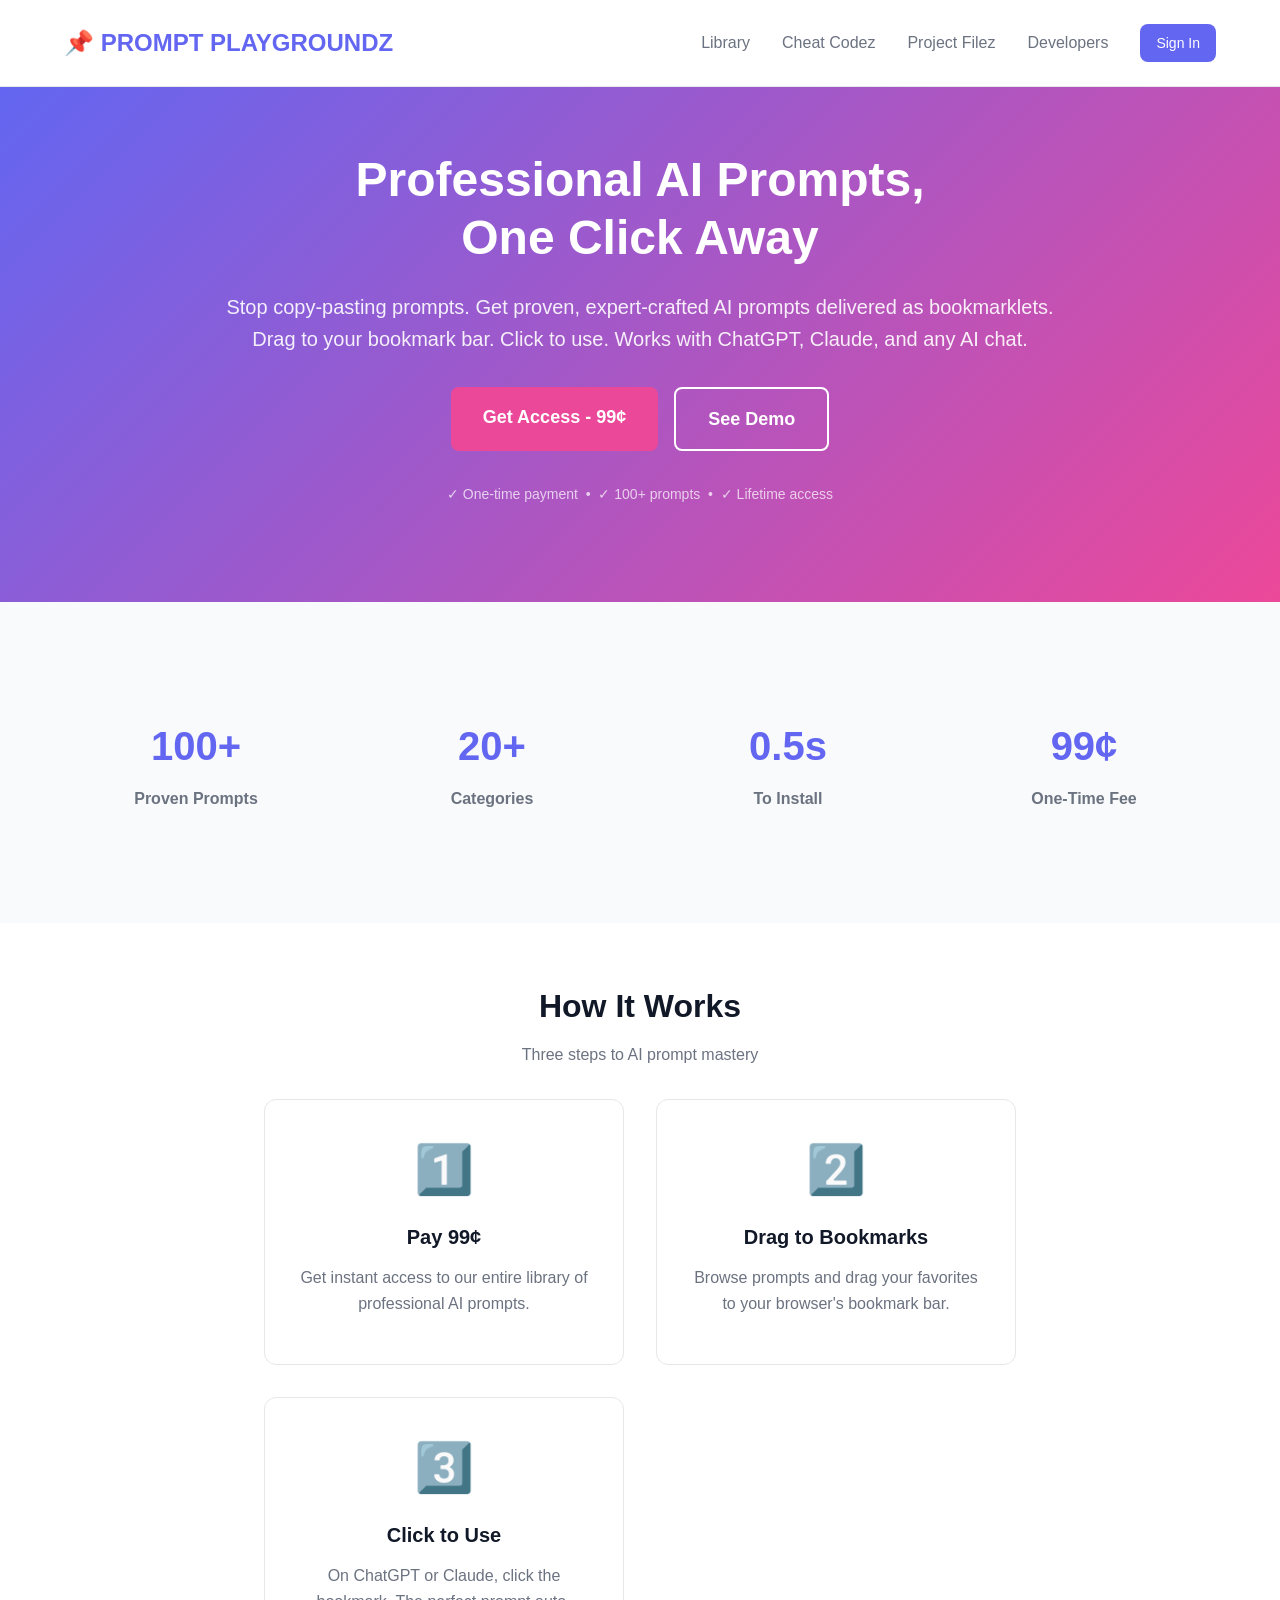
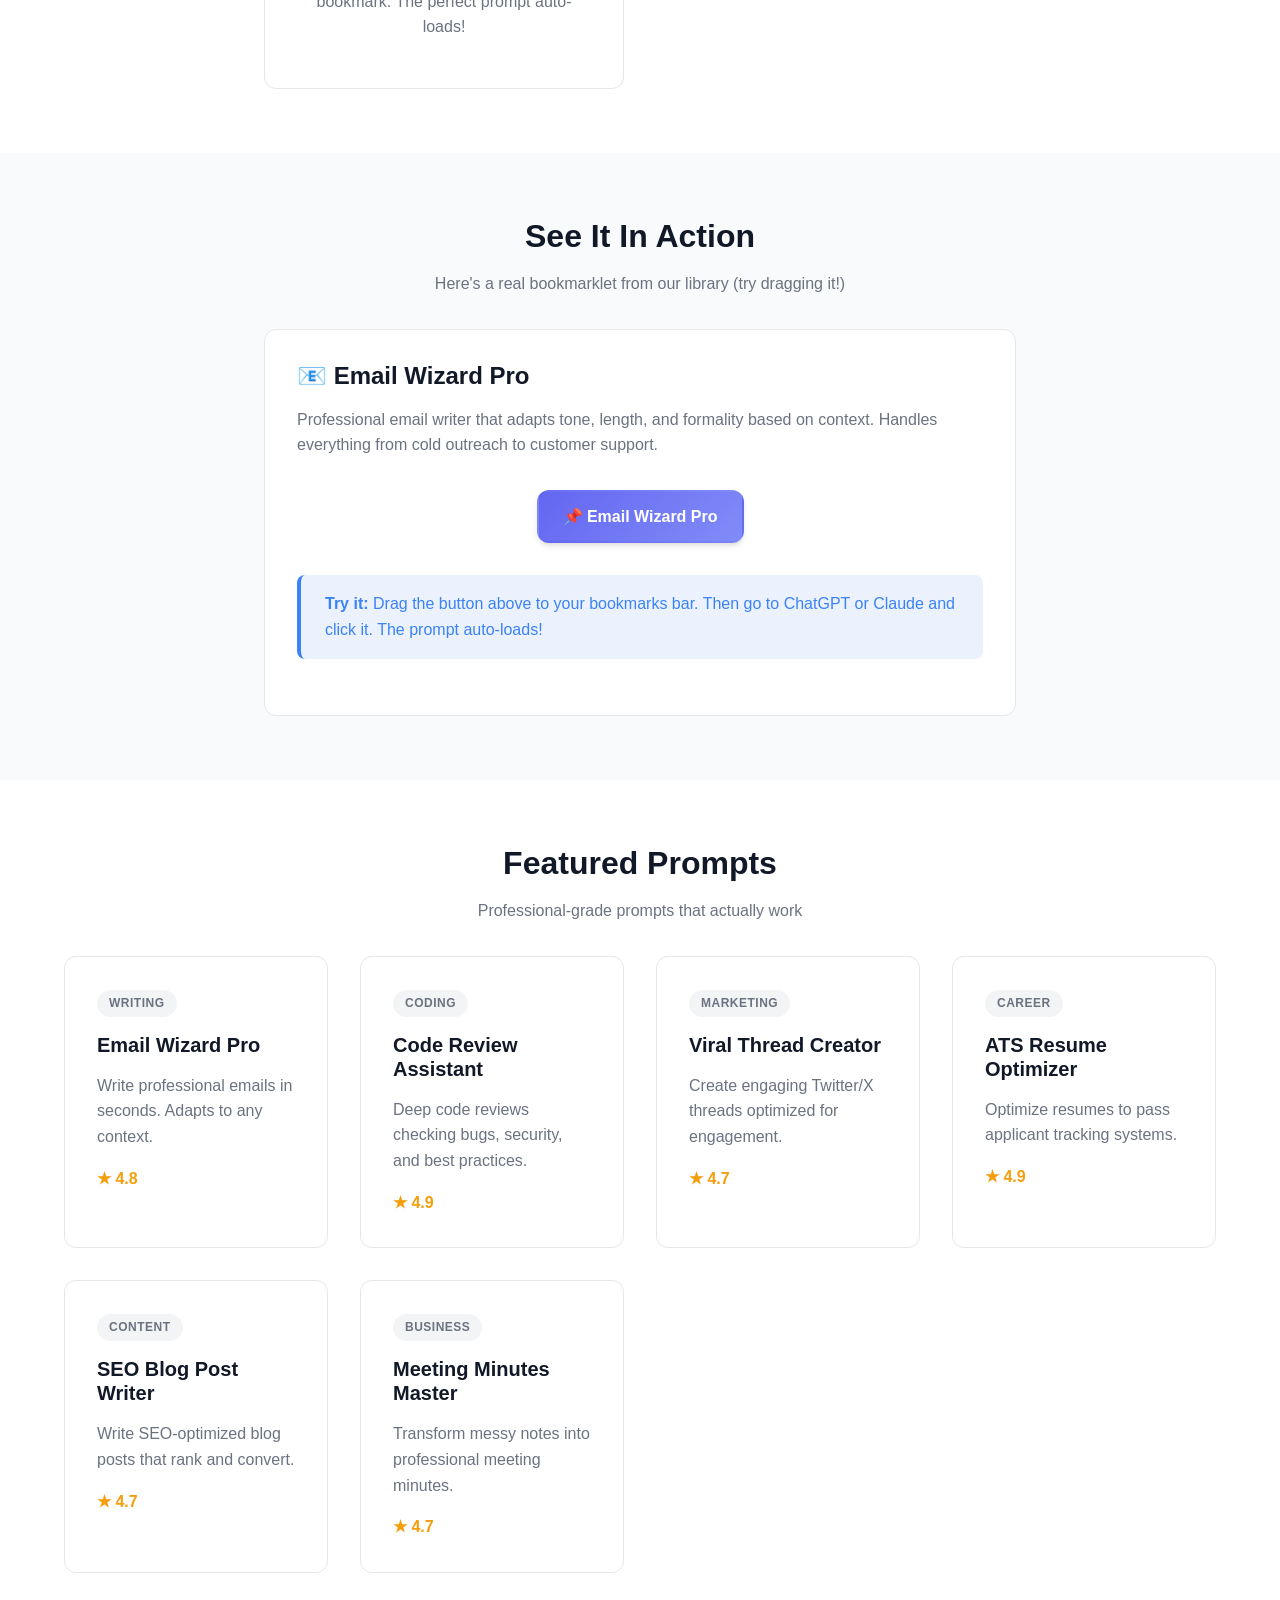
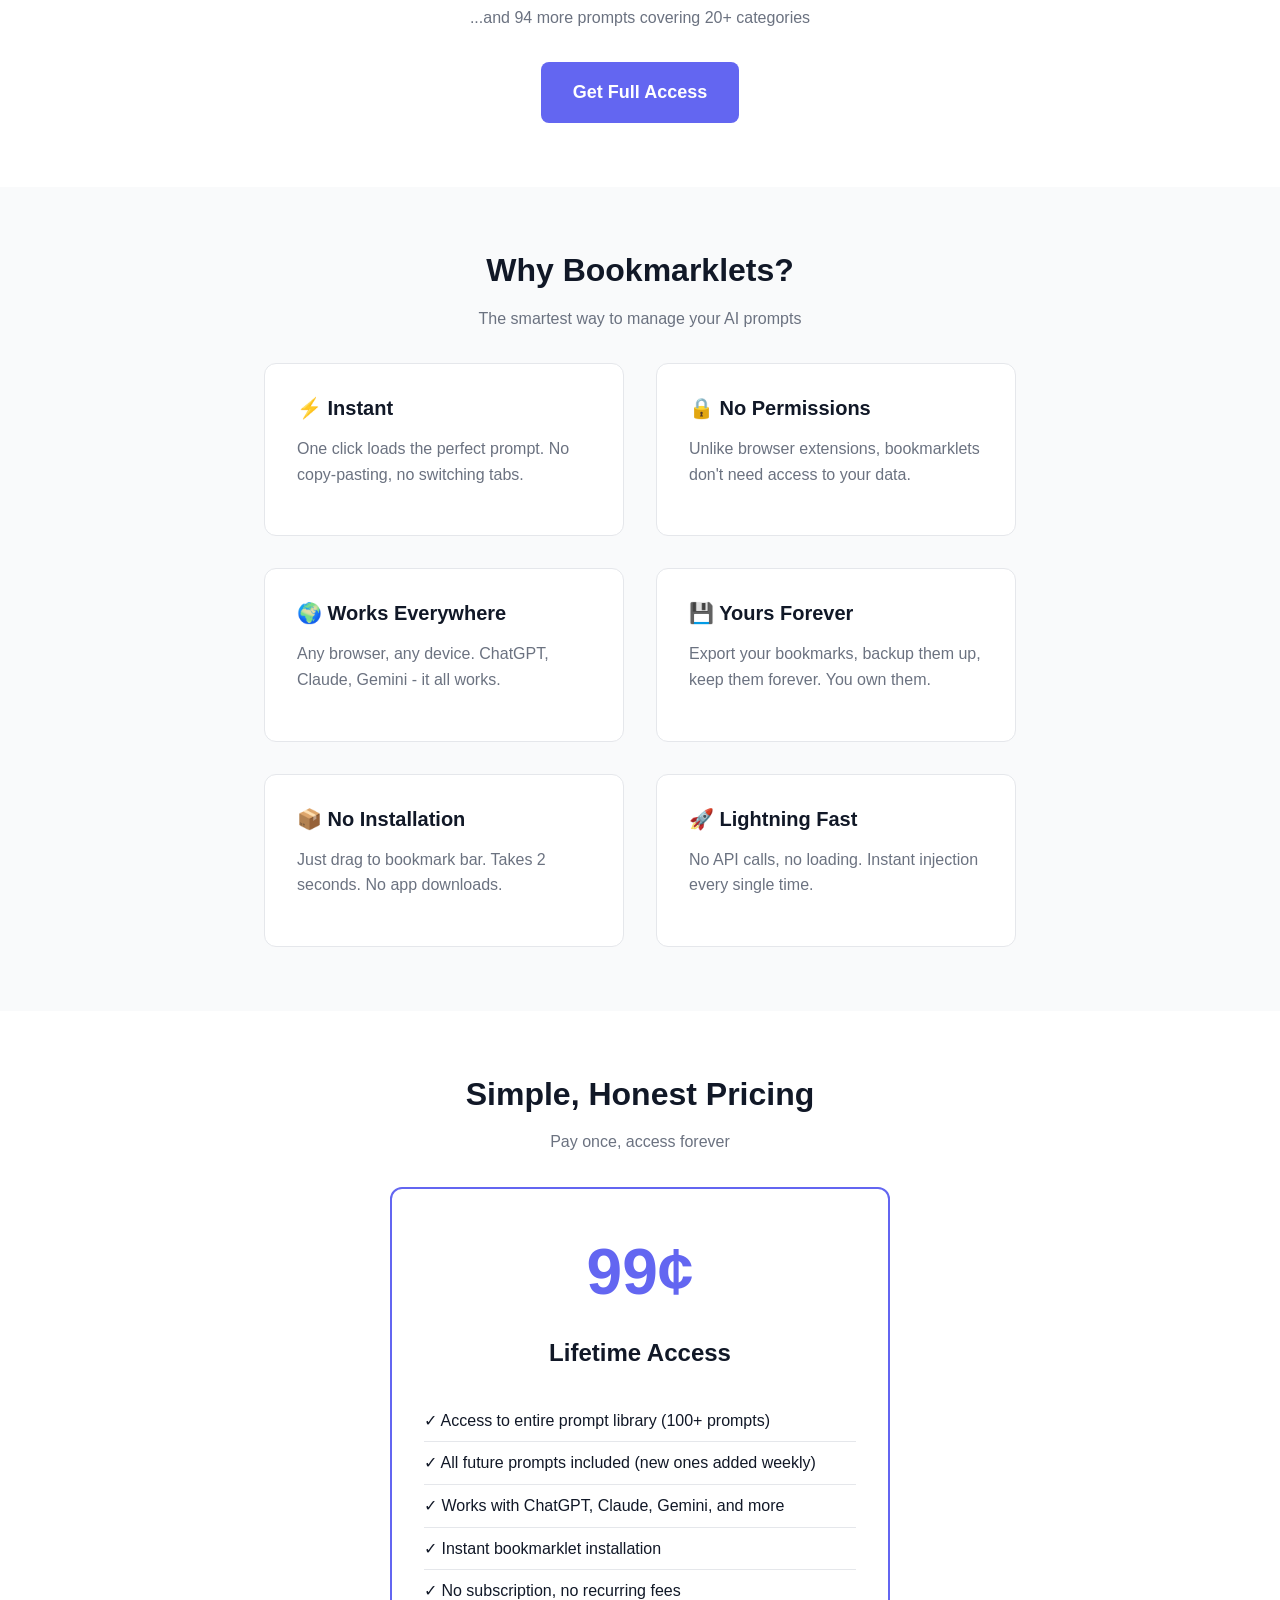
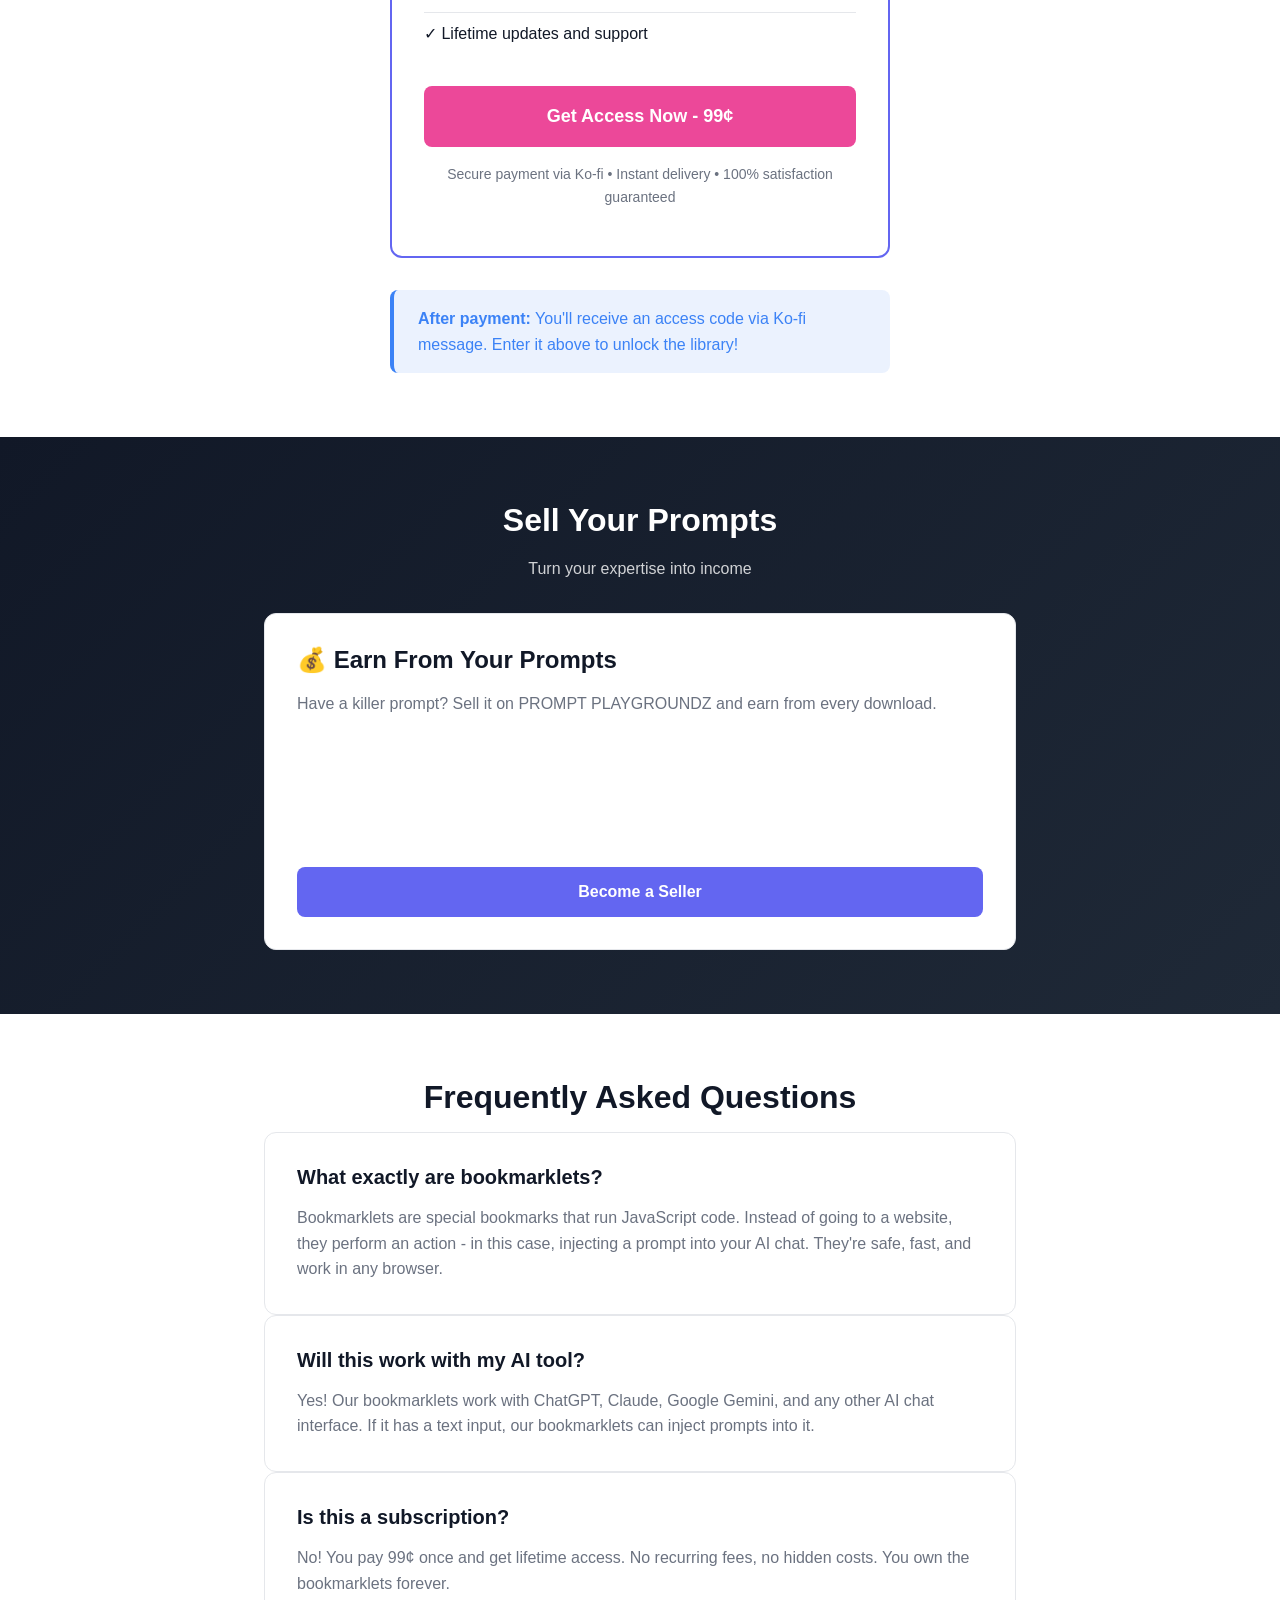
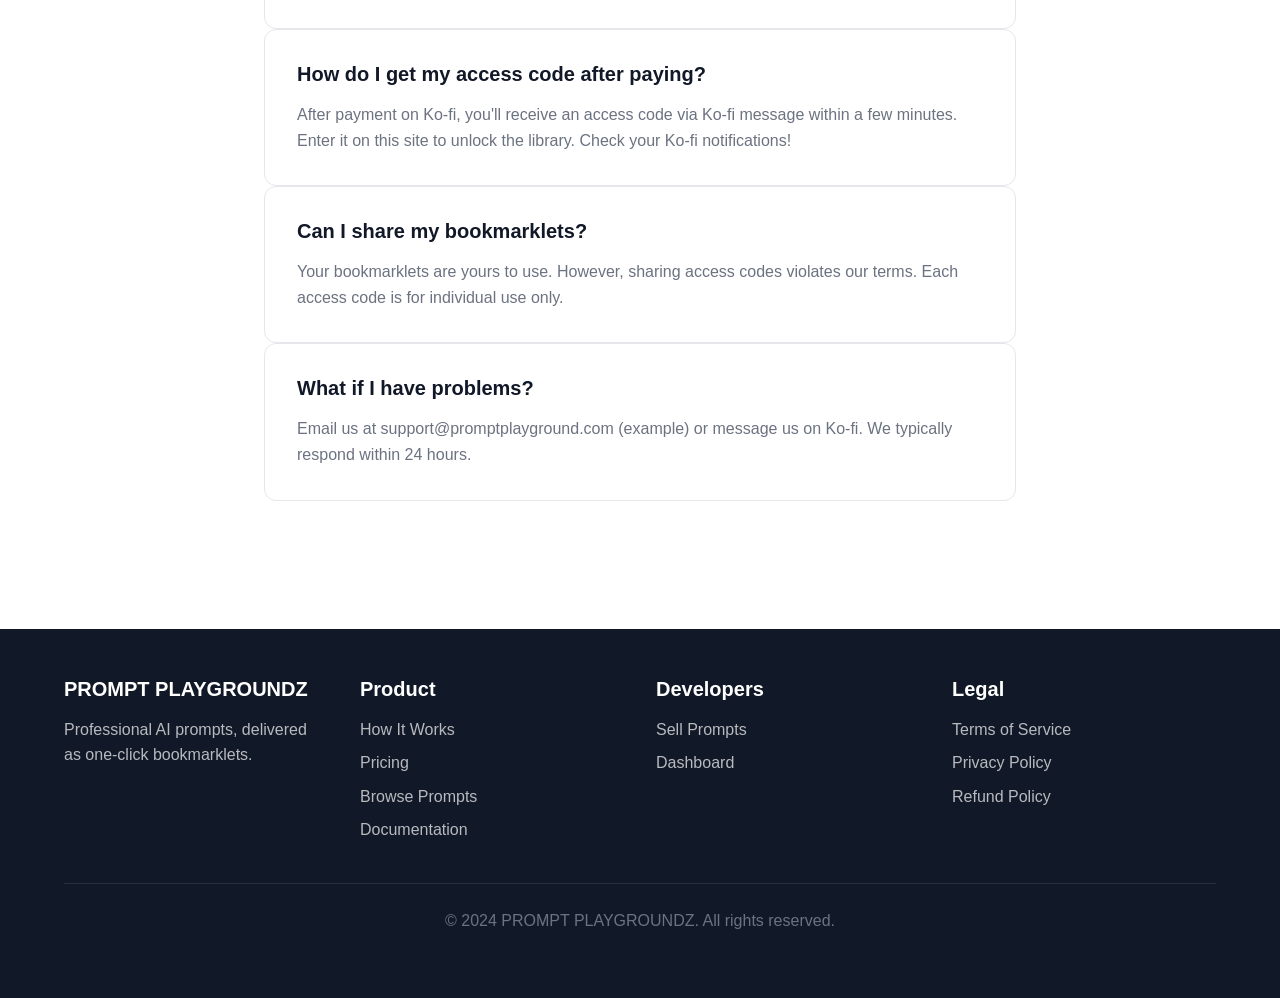
==== commit 94ab5e45: "Rebrand to PROMPT PLAYGROUNDZ (all caps) - official name change Updated all branding across entire c" ====
--- a/index.html
+++ b/index.html
@@ -3,7 +3,7 @@
 <head>
   <meta charset="UTF-8">
   <meta name="viewport" content="width=device-width, initial-scale=1.0, maximum-scale=5.0, viewport-fit=cover">
-  <title>Prompt Playgroundz - AI Prompts as One-Click Bookmarklets</title>
+  <title>PROMPT PLAYGROUNDZ - AI Prompts as One-Click Bookmarklets</title>
 
   <!-- PWA Meta Tags -->
   <meta name="theme-color" content="#6366F1">
@@ -15,7 +15,7 @@
   <link rel="stylesheet" href="assets/css/style.css">
 
   <!-- Open Graph -->
-  <meta property="og:title" content="Prompt Playgroundz - AI Prompts as Bookmarklets">
+  <meta property="og:title" content="PROMPT PLAYGROUNDZ - AI Prompts as Bookmarklets">
   <meta property="og:description" content="Professional AI prompts, one-click away. 99¢ gets you lifetime access.">
   <meta property="og:type" content="website">
 
@@ -28,7 +28,7 @@
   <nav class="navbar">
     <div class="container">
       <a href="index.html" class="navbar-brand">
-        📌 Prompt Playgroundz
+        📌 PROMPT PLAYGROUNDZ
       </a>
 
       <ul class="navbar-nav">
@@ -318,7 +318,7 @@
       <div class="card">
         <h3>💰 Earn From Your Prompts</h3>
         <p class="text-secondary">
-          Have a killer prompt? Sell it on Prompt Playgroundz and earn from every download.
+          Have a killer prompt? Sell it on PROMPT PLAYGROUNDZ and earn from every download.
         </p>
 
         <ul style="margin: 1.5rem 0;">
@@ -396,7 +396,7 @@
     <div class="container">
       <div class="footer-content">
         <div class="footer-section">
-          <h4>Prompt Playgroundz</h4>
+          <h4>PROMPT PLAYGROUNDZ</h4>
           <p>Professional AI prompts, delivered as one-click bookmarklets.</p>
         </div>
 
@@ -423,13 +423,18 @@
       </div>
 
       <div class="footer-bottom">
-        <p>&copy; 2024 Prompt Playgroundz. All rights reserved.</p>
+        <p>&copy; 2024 PROMPT PLAYGROUNDZ. All rights reserved.</p>
       </div>
     </div>
   </footer>
 
   <!-- Scripts -->
+  <script src="assets/js/security.js"></script>
   <script src="assets/js/auth.js"></script>
+  <script src="assets/js/email-integration.js"></script>
+  <script src="assets/js/system-monitor.js"></script>
+  <script src="assets/js/accessibility.js"></script>
+  <script src="assets/js/sw-register.js"></script>
   <script src="assets/js/bookmarklets.js"></script>
   <script src="assets/js/mobile.js"></script>
 
--- a/assets/css/style.css
+++ b/assets/css/style.css
@@ -219,6 +219,13 @@
   color: var(--text-inverse);
   transform: translateY(-1px);
   box-shadow: var(--shadow-md);
+}
+
+/* Ensure navbar buttons have white text */
+.navbar-nav .btn-primary,
+.navbar-nav .btn-primary:visited,
+.navbar-nav .btn-primary:link {
+  color: #ffffff !important;
 }
 
 .btn-secondary {
